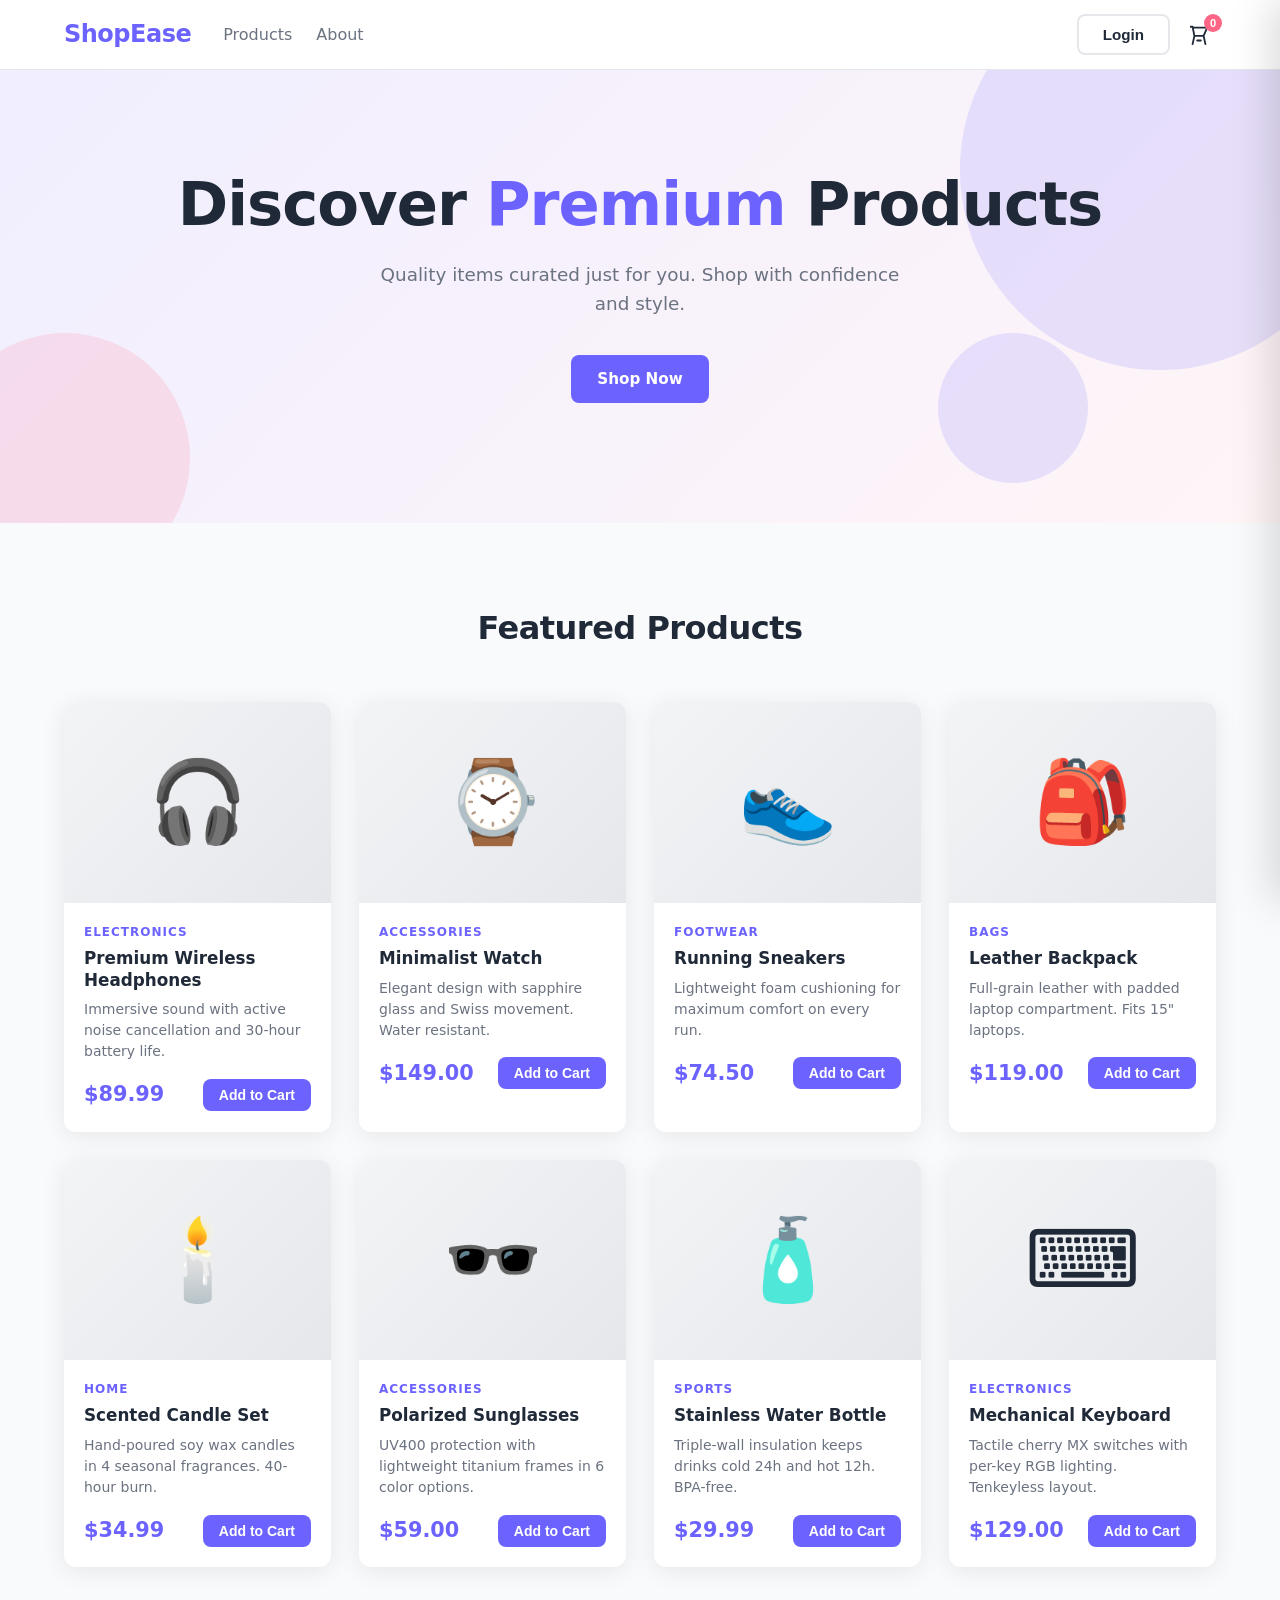
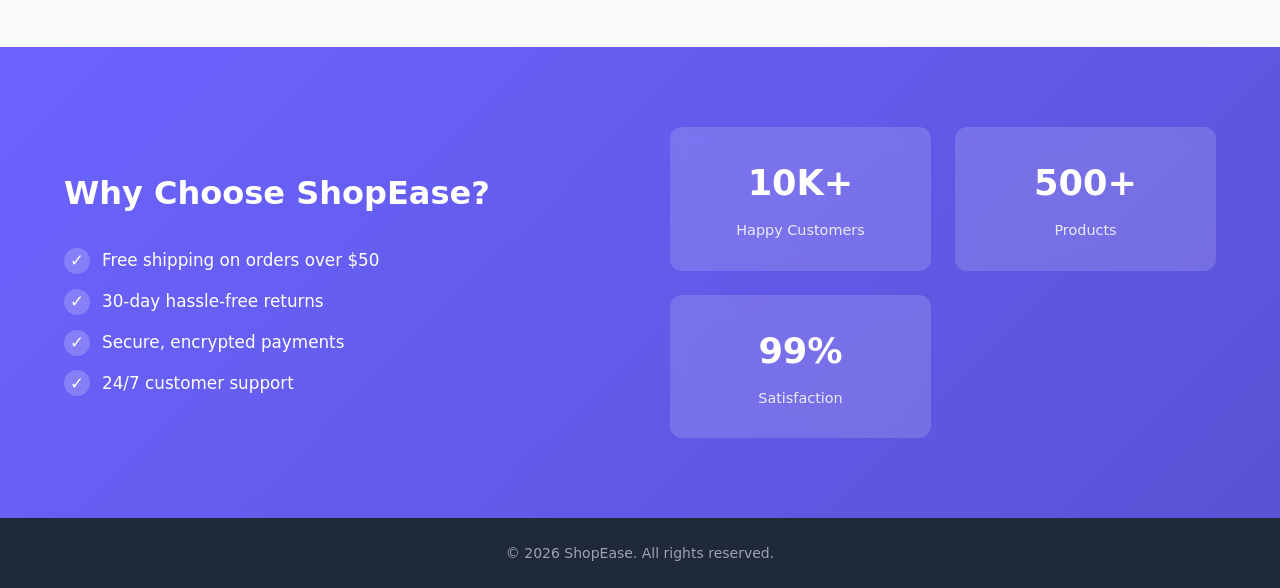
==== index.html @ 270ae3f8 "Add one-page e-commerce website with login and checkout - index.html: full single-page layout — hero" ====
<!DOCTYPE html>
<html lang="en">
<head>
  <meta charset="UTF-8" />
  <meta name="viewport" content="width=device-width, initial-scale=1.0" />
  <title>ShopEase — Modern E-Commerce</title>
  <link rel="stylesheet" href="style.css" />
</head>
<body>

  <!-- ===== NAVIGATION ===== -->
  <header class="header">
    <div class="container nav-container">
      <a href="#" class="logo">ShopEase</a>
      <nav class="nav-links">
        <a href="#products">Products</a>
        <a href="#about">About</a>
      </nav>
      <div class="nav-actions">
        <button class="btn btn-ghost" id="loginBtn">Login</button>
        <button class="cart-btn" id="cartBtn">
          <svg xmlns="http://www.w3.org/2000/svg" width="22" height="22" fill="none" viewBox="0 0 24 24" stroke="currentColor"><path stroke-linecap="round" stroke-linejoin="round" stroke-width="2" d="M3 3h2l.4 2M7 13h10l4-9H5.4M7 13L5.4 5M7 13l-2 9m12-9l2 9m-9-4h4"/></svg>
          <span class="cart-count" id="cartCount">0</span>
        </button>
      </div>
    </div>
  </header>

  <!-- ===== HERO ===== -->
  <section class="hero">
    <div class="container hero-content">
      <h1>Discover <span class="accent">Premium</span> Products</h1>
      <p>Quality items curated just for you. Shop with confidence and style.</p>
      <a href="#products" class="btn btn-primary">Shop Now</a>
    </div>
    <div class="hero-shapes">
      <div class="shape s1"></div>
      <div class="shape s2"></div>
      <div class="shape s3"></div>
    </div>
  </section>

  <!-- ===== PRODUCTS ===== -->
  <section class="products-section" id="products">
    <div class="container">
      <h2 class="section-title">Featured Products</h2>
      <div class="products-grid" id="productsGrid"></div>
    </div>
  </section>

  <!-- ===== ABOUT ===== -->
  <section class="about-section" id="about">
    <div class="container about-grid">
      <div class="about-text">
        <h2>Why Choose ShopEase?</h2>
        <ul class="features-list">
          <li><span class="icon">&#10003;</span> Free shipping on orders over $50</li>
          <li><span class="icon">&#10003;</span> 30-day hassle-free returns</li>
          <li><span class="icon">&#10003;</span> Secure, encrypted payments</li>
          <li><span class="icon">&#10003;</span> 24/7 customer support</li>
        </ul>
      </div>
      <div class="about-stats">
        <div class="stat"><span class="stat-num">10K+</span><span>Happy Customers</span></div>
        <div class="stat"><span class="stat-num">500+</span><span>Products</span></div>
        <div class="stat"><span class="stat-num">99%</span><span>Satisfaction</span></div>
      </div>
    </div>
  </section>

  <!-- ===== FOOTER ===== -->
  <footer class="footer">
    <div class="container">
      <p>&copy; 2026 ShopEase. All rights reserved.</p>
    </div>
  </footer>

  <!-- ===== LOGIN MODAL ===== -->
  <div class="modal-overlay" id="loginModal">
    <div class="modal">
      <button class="modal-close" id="closeLogin">&times;</button>
      <div class="modal-tabs">
        <button class="tab-btn active" data-tab="signin">Sign In</button>
        <button class="tab-btn" data-tab="signup">Sign Up</button>
      </div>

      <!-- Sign In -->
      <form class="tab-content active" id="signinForm" data-tab="signin">
        <h2>Welcome Back</h2>
        <p class="form-sub">Sign in to your account</p>
        <div class="form-group">
          <label>Email</label>
          <input type="email" id="signinEmail" placeholder="you@example.com" required />
        </div>
        <div class="form-group">
          <label>Password</label>
          <input type="password" id="signinPassword" placeholder="••••••••" required />
        </div>
        <div class="form-error" id="signinError"></div>
        <button type="submit" class="btn btn-primary btn-full">Sign In</button>
        <p class="form-hint">Demo: use any email &amp; password with 6+ chars</p>
      </form>

      <!-- Sign Up -->
      <form class="tab-content" id="signupForm" data-tab="signup">
        <h2>Create Account</h2>
        <p class="form-sub">Join ShopEase today</p>
        <div class="form-group">
          <label>Full Name</label>
          <input type="text" id="signupName" placeholder="John Doe" required />
        </div>
        <div class="form-group">
          <label>Email</label>
          <input type="email" id="signupEmail" placeholder="you@example.com" required />
        </div>
        <div class="form-group">
          <label>Password</label>
          <input type="password" id="signupPassword" placeholder="Min 6 characters" required />
        </div>
        <div class="form-error" id="signupError"></div>
        <button type="submit" class="btn btn-primary btn-full">Create Account</button>
      </form>
    </div>
  </div>

  <!-- ===== CART DRAWER ===== -->
  <div class="drawer-overlay" id="cartOverlay"></div>
  <aside class="cart-drawer" id="cartDrawer">
    <div class="cart-header">
      <h3>Your Cart</h3>
      <button class="modal-close" id="closeCart">&times;</button>
    </div>
    <div class="cart-items" id="cartItems">
      <div class="cart-empty" id="cartEmpty">
        <svg xmlns="http://www.w3.org/2000/svg" width="48" height="48" fill="none" viewBox="0 0 24 24" stroke="currentColor"><path stroke-linecap="round" stroke-linejoin="round" stroke-width="1.5" d="M3 3h2l.4 2M7 13h10l4-9H5.4M7 13L5.4 5M7 13l-2 9m12-9l2 9m-9-4h4"/></svg>
        <p>Your cart is empty</p>
      </div>
    </div>
    <div class="cart-footer" id="cartFooter" style="display:none;">
      <div class="cart-total">
        <span>Total</span>
        <span id="cartTotal">$0.00</span>
      </div>
      <button class="btn btn-primary btn-full" id="checkoutBtn">Proceed to Checkout</button>
    </div>
  </aside>

  <!-- ===== CHECKOUT MODAL ===== -->
  <div class="modal-overlay" id="checkoutModal">
    <div class="modal modal-wide">
      <button class="modal-close" id="closeCheckout">&times;</button>
      <div class="checkout-steps">
        <div class="step active" id="step1indicator"><span>1</span> Shipping</div>
        <div class="step-divider"></div>
        <div class="step" id="step2indicator"><span>2</span> Payment</div>
        <div class="step-divider"></div>
        <div class="step" id="step3indicator"><span>3</span> Review</div>
      </div>

      <!-- Step 1: Shipping -->
      <div class="checkout-step active" id="checkoutStep1">
        <h2>Shipping Information</h2>
        <form id="shippingForm">
          <div class="form-row">
            <div class="form-group">
              <label>First Name</label>
              <input type="text" id="firstName" placeholder="John" required />
            </div>
            <div class="form-group">
              <label>Last Name</label>
              <input type="text" id="lastName" placeholder="Doe" required />
            </div>
          </div>
          <div class="form-group">
            <label>Email</label>
            <input type="email" id="shippingEmail" placeholder="you@example.com" required />
          </div>
          <div class="form-group">
            <label>Address</label>
            <input type="text" id="address" placeholder="123 Main Street" required />
          </div>
          <div class="form-row">
            <div class="form-group">
              <label>City</label>
              <input type="text" id="city" placeholder="New York" required />
            </div>
            <div class="form-group">
              <label>ZIP Code</label>
              <input type="text" id="zip" placeholder="10001" required />
            </div>
          </div>
          <div class="form-group">
            <label>Country</label>
            <select id="country">
              <option>United States</option>
              <option>Canada</option>
              <option>United Kingdom</option>
              <option>Australia</option>
              <option>Germany</option>
            </select>
          </div>
          <button type="submit" class="btn btn-primary btn-full">Continue to Payment</button>
        </form>
      </div>

      <!-- Step 2: Payment -->
      <div class="checkout-step" id="checkoutStep2">
        <h2>Payment Details</h2>
        <form id="paymentForm">
          <div class="form-group">
            <label>Cardholder Name</label>
            <input type="text" id="cardName" placeholder="John Doe" required />
          </div>
          <div class="form-group">
            <label>Card Number</label>
            <input type="text" id="cardNumber" placeholder="1234 5678 9012 3456" maxlength="19" required />
          </div>
          <div class="form-row">
            <div class="form-group">
              <label>Expiry Date</label>
              <input type="text" id="cardExpiry" placeholder="MM/YY" maxlength="5" required />
            </div>
            <div class="form-group">
              <label>CVV</label>
              <input type="text" id="cardCvv" placeholder="123" maxlength="4" required />
            </div>
          </div>
          <div class="card-icons">
            <span class="card-icon visa">VISA</span>
            <span class="card-icon mc">MC</span>
            <span class="card-icon amex">AMEX</span>
          </div>
          <div class="form-error" id="paymentError"></div>
          <div class="btn-row">
            <button type="button" class="btn btn-ghost" id="backToShipping">Back</button>
            <button type="submit" class="btn btn-primary">Review Order</button>
          </div>
        </form>
      </div>

      <!-- Step 3: Review -->
      <div class="checkout-step" id="checkoutStep3">
        <h2>Order Review</h2>
        <div class="review-grid">
          <div>
            <h4>Shipping To</h4>
            <p id="reviewAddress"></p>
          </div>
          <div>
            <h4>Payment</h4>
            <p id="reviewCard"></p>
          </div>
        </div>
        <div class="review-items" id="reviewItems"></div>
        <div class="cart-total review-total">
          <span>Order Total</span>
          <span id="reviewTotal"></span>
        </div>
        <div class="btn-row">
          <button type="button" class="btn btn-ghost" id="backToPayment">Back</button>
          <button type="button" class="btn btn-success" id="placeOrderBtn">Place Order</button>
        </div>
      </div>
    </div>
  </div>

  <!-- ===== SUCCESS MODAL ===== -->
  <div class="modal-overlay" id="successModal">
    <div class="modal success-modal">
      <div class="success-icon">&#10003;</div>
      <h2>Order Placed!</h2>
      <p>Thank you for your purchase. You'll receive a confirmation email shortly.</p>
      <p class="order-id" id="orderId"></p>
      <button class="btn btn-primary" id="closeSuccess">Continue Shopping</button>
    </div>
  </div>

  <!-- ===== TOAST ===== -->
  <div class="toast" id="toast"></div>

  <script src="app.js"></script>
</body>
</html>
---- style.css ----
/* ===== RESET & BASE ===== */
*, *::before, *::after { box-sizing: border-box; margin: 0; padding: 0; }

:root {
  --primary: #6c63ff;
  --primary-dark: #5a52d5;
  --accent: #ff6584;
  --success: #22c55e;
  --bg: #f9fafb;
  --surface: #ffffff;
  --text: #1f2937;
  --text-muted: #6b7280;
  --border: #e5e7eb;
  --radius: 12px;
  --shadow: 0 4px 24px rgba(0,0,0,.08);
  --shadow-lg: 0 8px 40px rgba(0,0,0,.14);
}

html { scroll-behavior: smooth; }

body {
  font-family: 'Segoe UI', system-ui, -apple-system, sans-serif;
  background: var(--bg);
  color: var(--text);
  line-height: 1.6;
}

.container {
  max-width: 1200px;
  margin: 0 auto;
  padding: 0 24px;
}

/* ===== BUTTONS ===== */
.btn {
  display: inline-flex;
  align-items: center;
  justify-content: center;
  gap: 8px;
  padding: 10px 24px;
  border-radius: 8px;
  font-size: 0.95rem;
  font-weight: 600;
  cursor: pointer;
  border: 2px solid transparent;
  transition: all .2s;
  text-decoration: none;
}
.btn-primary {
  background: var(--primary);
  color: #fff;
}
.btn-primary:hover { background: var(--primary-dark); transform: translateY(-1px); box-shadow: 0 4px 16px rgba(108,99,255,.4); }
.btn-ghost {
  background: transparent;
  color: var(--text);
  border-color: var(--border);
}
.btn-ghost:hover { background: var(--border); }
.btn-success {
  background: var(--success);
  color: #fff;
  border: none;
}
.btn-success:hover { background: #16a34a; transform: translateY(-1px); }
.btn-full { width: 100%; }
.btn-row { display: flex; gap: 12px; margin-top: 20px; }
.btn-row .btn { flex: 1; }

/* ===== HEADER ===== */
.header {
  position: sticky;
  top: 0;
  z-index: 100;
  background: rgba(255,255,255,.9);
  backdrop-filter: blur(12px);
  border-bottom: 1px solid var(--border);
  padding: 14px 0;
}
.nav-container {
  display: flex;
  align-items: center;
  gap: 32px;
}
.logo {
  font-size: 1.5rem;
  font-weight: 800;
  color: var(--primary);
  text-decoration: none;
  letter-spacing: -0.5px;
}
.nav-links { display: flex; gap: 24px; margin-right: auto; }
.nav-links a {
  color: var(--text-muted);
  text-decoration: none;
  font-weight: 500;
  transition: color .2s;
}
.nav-links a:hover { color: var(--primary); }
.nav-actions { display: flex; align-items: center; gap: 12px; }

.cart-btn {
  position: relative;
  background: none;
  border: none;
  cursor: pointer;
  color: var(--text);
  padding: 6px;
  display: flex;
  align-items: center;
  transition: color .2s;
}
.cart-btn:hover { color: var(--primary); }
.cart-count {
  position: absolute;
  top: -4px; right: -6px;
  background: var(--accent);
  color: #fff;
  font-size: 0.7rem;
  font-weight: 700;
  width: 18px; height: 18px;
  border-radius: 50%;
  display: flex; align-items: center; justify-content: center;
}

/* ===== HERO ===== */
.hero {
  position: relative;
  overflow: hidden;
  background: linear-gradient(135deg, #f0eeff 0%, #fff5f7 100%);
  padding: 100px 0 120px;
  text-align: center;
}
.hero-content { position: relative; z-index: 2; }
.hero h1 {
  font-size: clamp(2.2rem, 5vw, 3.8rem);
  font-weight: 800;
  line-height: 1.15;
  margin-bottom: 20px;
  letter-spacing: -1px;
}
.accent { color: var(--primary); }
.hero p {
  font-size: 1.15rem;
  color: var(--text-muted);
  max-width: 520px;
  margin: 0 auto 36px;
}

/* Hero decorative shapes */
.hero-shapes { position: absolute; inset: 0; pointer-events: none; }
.shape {
  position: absolute;
  border-radius: 50%;
  opacity: 0.15;
}
.s1 { width: 400px; height: 400px; background: var(--primary); top: -100px; right: -80px; }
.s2 { width: 250px; height: 250px; background: var(--accent); bottom: -60px; left: -60px; }
.s3 { width: 150px; height: 150px; background: var(--primary); bottom: 40px; right: 15%; }

/* ===== PRODUCTS ===== */
.products-section { padding: 80px 0; }
.section-title {
  font-size: 2rem;
  font-weight: 800;
  margin-bottom: 48px;
  text-align: center;
  letter-spacing: -0.5px;
}
.products-grid {
  display: grid;
  grid-template-columns: repeat(auto-fill, minmax(260px, 1fr));
  gap: 28px;
}

/* Product Card */
.product-card {
  background: var(--surface);
  border-radius: var(--radius);
  overflow: hidden;
  box-shadow: var(--shadow);
  transition: transform .25s, box-shadow .25s;
}
.product-card:hover { transform: translateY(-6px); box-shadow: var(--shadow-lg); }
.product-img {
  width: 100%;
  aspect-ratio: 4/3;
  display: flex;
  align-items: center;
  justify-content: center;
  font-size: 5rem;
  background: linear-gradient(135deg, #f3f4f6, #e5e7eb);
}
.product-body { padding: 20px; }
.product-category {
  font-size: 0.75rem;
  font-weight: 600;
  color: var(--primary);
  text-transform: uppercase;
  letter-spacing: 1px;
  margin-bottom: 6px;
}
.product-name {
  font-size: 1.05rem;
  font-weight: 700;
  margin-bottom: 8px;
  line-height: 1.3;
}
.product-desc {
  font-size: 0.875rem;
  color: var(--text-muted);
  margin-bottom: 16px;
  line-height: 1.5;
}
.product-footer {
  display: flex;
  align-items: center;
  justify-content: space-between;
  gap: 12px;
}
.product-price {
  font-size: 1.3rem;
  font-weight: 800;
  color: var(--primary);
}
.add-to-cart {
  background: var(--primary);
  color: #fff;
  border: none;
  border-radius: 8px;
  padding: 8px 16px;
  font-size: 0.875rem;
  font-weight: 600;
  cursor: pointer;
  transition: all .2s;
}
.add-to-cart:hover { background: var(--primary-dark); transform: scale(1.04); }

/* ===== ABOUT ===== */
.about-section {
  background: linear-gradient(135deg, #6c63ff, #5a52d5);
  color: #fff;
  padding: 80px 0;
}
.about-grid {
  display: grid;
  grid-template-columns: 1fr 1fr;
  gap: 60px;
  align-items: center;
}
.about-text h2 { font-size: 2rem; font-weight: 800; margin-bottom: 28px; }
.features-list { list-style: none; display: flex; flex-direction: column; gap: 14px; }
.features-list li { display: flex; align-items: center; gap: 12px; font-size: 1.05rem; }
.icon {
  width: 26px; height: 26px;
  background: rgba(255,255,255,.2);
  border-radius: 50%;
  display: flex; align-items: center; justify-content: center;
  font-weight: 700;
  flex-shrink: 0;
}
.about-stats { display: grid; grid-template-columns: 1fr 1fr; gap: 24px; }
.stat {
  background: rgba(255,255,255,.15);
  border-radius: var(--radius);
  padding: 28px;
  text-align: center;
  display: flex;
  flex-direction: column;
  gap: 8px;
  backdrop-filter: blur(8px);
}
.stat-num { font-size: 2.2rem; font-weight: 800; }
.stat span:last-child { font-size: 0.9rem; opacity: 0.85; }

/* ===== FOOTER ===== */
.footer {
  background: var(--text);
  color: #9ca3af;
  text-align: center;
  padding: 24px 0;
  font-size: 0.875rem;
}

/* ===== MODAL ===== */
.modal-overlay {
  display: none;
  position: fixed;
  inset: 0;
  background: rgba(0,0,0,.55);
  z-index: 200;
  align-items: center;
  justify-content: center;
  backdrop-filter: blur(4px);
  animation: fadeIn .2s;
}
.modal-overlay.open { display: flex; }

@keyframes fadeIn { from { opacity: 0; } to { opacity: 1; } }
@keyframes slideUp { from { transform: translateY(30px); opacity: 0; } to { transform: translateY(0); opacity: 1; } }

.modal {
  background: var(--surface);
  border-radius: 20px;
  padding: 40px;
  width: 100%;
  max-width: 460px;
  position: relative;
  animation: slideUp .25s;
  max-height: 90vh;
  overflow-y: auto;
}
.modal-wide { max-width: 640px; }

.modal-close {
  position: absolute;
  top: 16px; right: 20px;
  background: none;
  border: none;
  font-size: 1.8rem;
  cursor: pointer;
  color: var(--text-muted);
  line-height: 1;
  transition: color .2s;
}
.modal-close:hover { color: var(--text); }

/* Modal Tabs */
.modal-tabs {
  display: flex;
  border-bottom: 2px solid var(--border);
  margin-bottom: 28px;
}
.tab-btn {
  flex: 1;
  background: none;
  border: none;
  padding: 12px;
  font-size: 0.95rem;
  font-weight: 600;
  color: var(--text-muted);
  cursor: pointer;
  border-bottom: 2px solid transparent;
  margin-bottom: -2px;
  transition: all .2s;
}
.tab-btn.active { color: var(--primary); border-bottom-color: var(--primary); }

/* Tab Content */
.tab-content { display: none; }
.tab-content.active { display: block; }

.modal h2 { font-size: 1.6rem; font-weight: 800; margin-bottom: 6px; }
.form-sub { color: var(--text-muted); margin-bottom: 24px; font-size: 0.9rem; }

/* Form Elements */
.form-group { margin-bottom: 18px; }
.form-group label {
  display: block;
  font-size: 0.875rem;
  font-weight: 600;
  color: var(--text-muted);
  margin-bottom: 6px;
}
.form-group input,
.form-group select {
  width: 100%;
  padding: 12px 14px;
  border: 1.5px solid var(--border);
  border-radius: 8px;
  font-size: 0.95rem;
  transition: border-color .2s, box-shadow .2s;
  background: var(--surface);
  color: var(--text);
}
.form-group input:focus,
.form-group select:focus {
  outline: none;
  border-color: var(--primary);
  box-shadow: 0 0 0 3px rgba(108,99,255,.15);
}
.form-row { display: grid; grid-template-columns: 1fr 1fr; gap: 16px; }
.form-error {
  color: #ef4444;
  font-size: 0.85rem;
  margin-bottom: 12px;
  min-height: 20px;
}
.form-hint {
  text-align: center;
  font-size: 0.8rem;
  color: var(--text-muted);
  margin-top: 14px;
}

/* ===== CART DRAWER ===== */
.drawer-overlay {
  display: none;
  position: fixed;
  inset: 0;
  background: rgba(0,0,0,.4);
  z-index: 150;
}
.drawer-overlay.open { display: block; }
.cart-drawer {
  position: fixed;
  top: 0; right: 0;
  height: 100%;
  width: 100%;
  max-width: 420px;
  background: var(--surface);
  z-index: 151;
  display: flex;
  flex-direction: column;
  transform: translateX(100%);
  transition: transform .3s cubic-bezier(.4,0,.2,1);
  box-shadow: -8px 0 40px rgba(0,0,0,.15);
}
.cart-drawer.open { transform: translateX(0); }
.cart-header {
  display: flex;
  align-items: center;
  justify-content: space-between;
  padding: 24px 24px 20px;
  border-bottom: 1px solid var(--border);
}
.cart-header h3 { font-size: 1.3rem; font-weight: 800; }
.cart-items { flex: 1; overflow-y: auto; padding: 16px 24px; }
.cart-empty {
  display: flex;
  flex-direction: column;
  align-items: center;
  justify-content: center;
  height: 100%;
  color: var(--text-muted);
  gap: 12px;
  padding: 60px 0;
}
.cart-item {
  display: flex;
  align-items: center;
  gap: 14px;
  padding: 14px 0;
  border-bottom: 1px solid var(--border);
  animation: slideUp .2s;
}
.cart-item-emoji { font-size: 2.5rem; }
.cart-item-info { flex: 1; }
.cart-item-name { font-weight: 700; font-size: 0.95rem; }
.cart-item-price { font-size: 0.875rem; color: var(--primary); font-weight: 600; margin-top: 2px; }
.cart-item-controls { display: flex; align-items: center; gap: 8px; }
.qty-btn {
  width: 28px; height: 28px;
  border-radius: 6px;
  border: 1.5px solid var(--border);
  background: none;
  font-size: 1.1rem;
  cursor: pointer;
  display: flex; align-items: center; justify-content: center;
  transition: all .2s;
}
.qty-btn:hover { background: var(--border); }
.qty-num { font-weight: 700; min-width: 20px; text-align: center; }
.cart-footer {
  padding: 20px 24px;
  border-top: 1px solid var(--border);
}
.cart-total {
  display: flex;
  justify-content: space-between;
  align-items: center;
  font-size: 1.05rem;
  font-weight: 700;
  margin-bottom: 16px;
}

/* ===== CHECKOUT STEPS ===== */
.checkout-steps {
  display: flex;
  align-items: center;
  margin-bottom: 32px;
}
.step {
  display: flex;
  align-items: center;
  gap: 8px;
  font-size: 0.875rem;
  font-weight: 600;
  color: var(--text-muted);
}
.step.active { color: var(--primary); }
.step.done { color: var(--success); }
.step span {
  width: 28px; height: 28px;
  border-radius: 50%;
  background: var(--border);
  display: flex; align-items: center; justify-content: center;
  font-size: 0.8rem;
  font-weight: 700;
}
.step.active span { background: var(--primary); color: #fff; }
.step.done span { background: var(--success); color: #fff; }
.step-divider { flex: 1; height: 2px; background: var(--border); margin: 0 12px; }
.checkout-step { display: none; }
.checkout-step.active { display: block; }

.checkout-step h2 { font-size: 1.5rem; font-weight: 800; margin-bottom: 24px; }

/* Card icons */
.card-icons { display: flex; gap: 8px; margin: 16px 0; }
.card-icon {
  padding: 4px 10px;
  border-radius: 4px;
  font-size: 0.7rem;
  font-weight: 800;
  letter-spacing: 0.5px;
}
.visa { background: #1a1f71; color: #fff; }
.mc { background: #eb001b; color: #fff; }
.amex { background: #007bc1; color: #fff; }

/* Review */
.review-grid {
  display: grid;
  grid-template-columns: 1fr 1fr;
  gap: 20px;
  background: var(--bg);
  border-radius: var(--radius);
  padding: 20px;
  margin-bottom: 24px;
}
.review-grid h4 { font-size: 0.8rem; text-transform: uppercase; letter-spacing: 1px; color: var(--text-muted); margin-bottom: 6px; }
.review-grid p { font-weight: 600; font-size: 0.95rem; }
.review-items { margin-bottom: 20px; }
.review-item {
  display: flex;
  justify-content: space-between;
  padding: 10px 0;
  border-bottom: 1px solid var(--border);
  font-size: 0.9rem;
}
.review-total { font-size: 1.15rem; margin-top: 16px; }

/* ===== SUCCESS ===== */
.success-modal { text-align: center; }
.success-icon {
  width: 72px; height: 72px;
  background: var(--success);
  color: #fff;
  border-radius: 50%;
  font-size: 2.5rem;
  display: flex; align-items: center; justify-content: center;
  margin: 0 auto 20px;
  font-weight: 700;
}
.success-modal h2 { font-size: 1.8rem; margin-bottom: 12px; }
.success-modal p { color: var(--text-muted); margin-bottom: 8px; }
.order-id { font-weight: 700; color: var(--primary); font-size: 1rem; margin-bottom: 24px !important; }

/* ===== TOAST ===== */
.toast {
  position: fixed;
  bottom: 28px; right: 28px;
  background: var(--text);
  color: #fff;
  padding: 14px 22px;
  border-radius: 10px;
  font-size: 0.9rem;
  font-weight: 600;
  z-index: 999;
  transform: translateY(100px);
  opacity: 0;
  transition: all .3s cubic-bezier(.4,0,.2,1);
  pointer-events: none;
  box-shadow: var(--shadow-lg);
}
.toast.show { transform: translateY(0); opacity: 1; }

/* ===== RESPONSIVE ===== */
@media (max-width: 768px) {
  .about-grid { grid-template-columns: 1fr; gap: 40px; }
  .about-stats { grid-template-columns: repeat(3, 1fr); }
  .form-row { grid-template-columns: 1fr; }
  .review-grid { grid-template-columns: 1fr; }
  .nav-links { display: none; }
  .modal { padding: 28px 20px; }
  .hero { padding: 70px 0 90px; }
}
@media (max-width: 480px) {
  .about-stats { grid-template-columns: 1fr 1fr; }
}
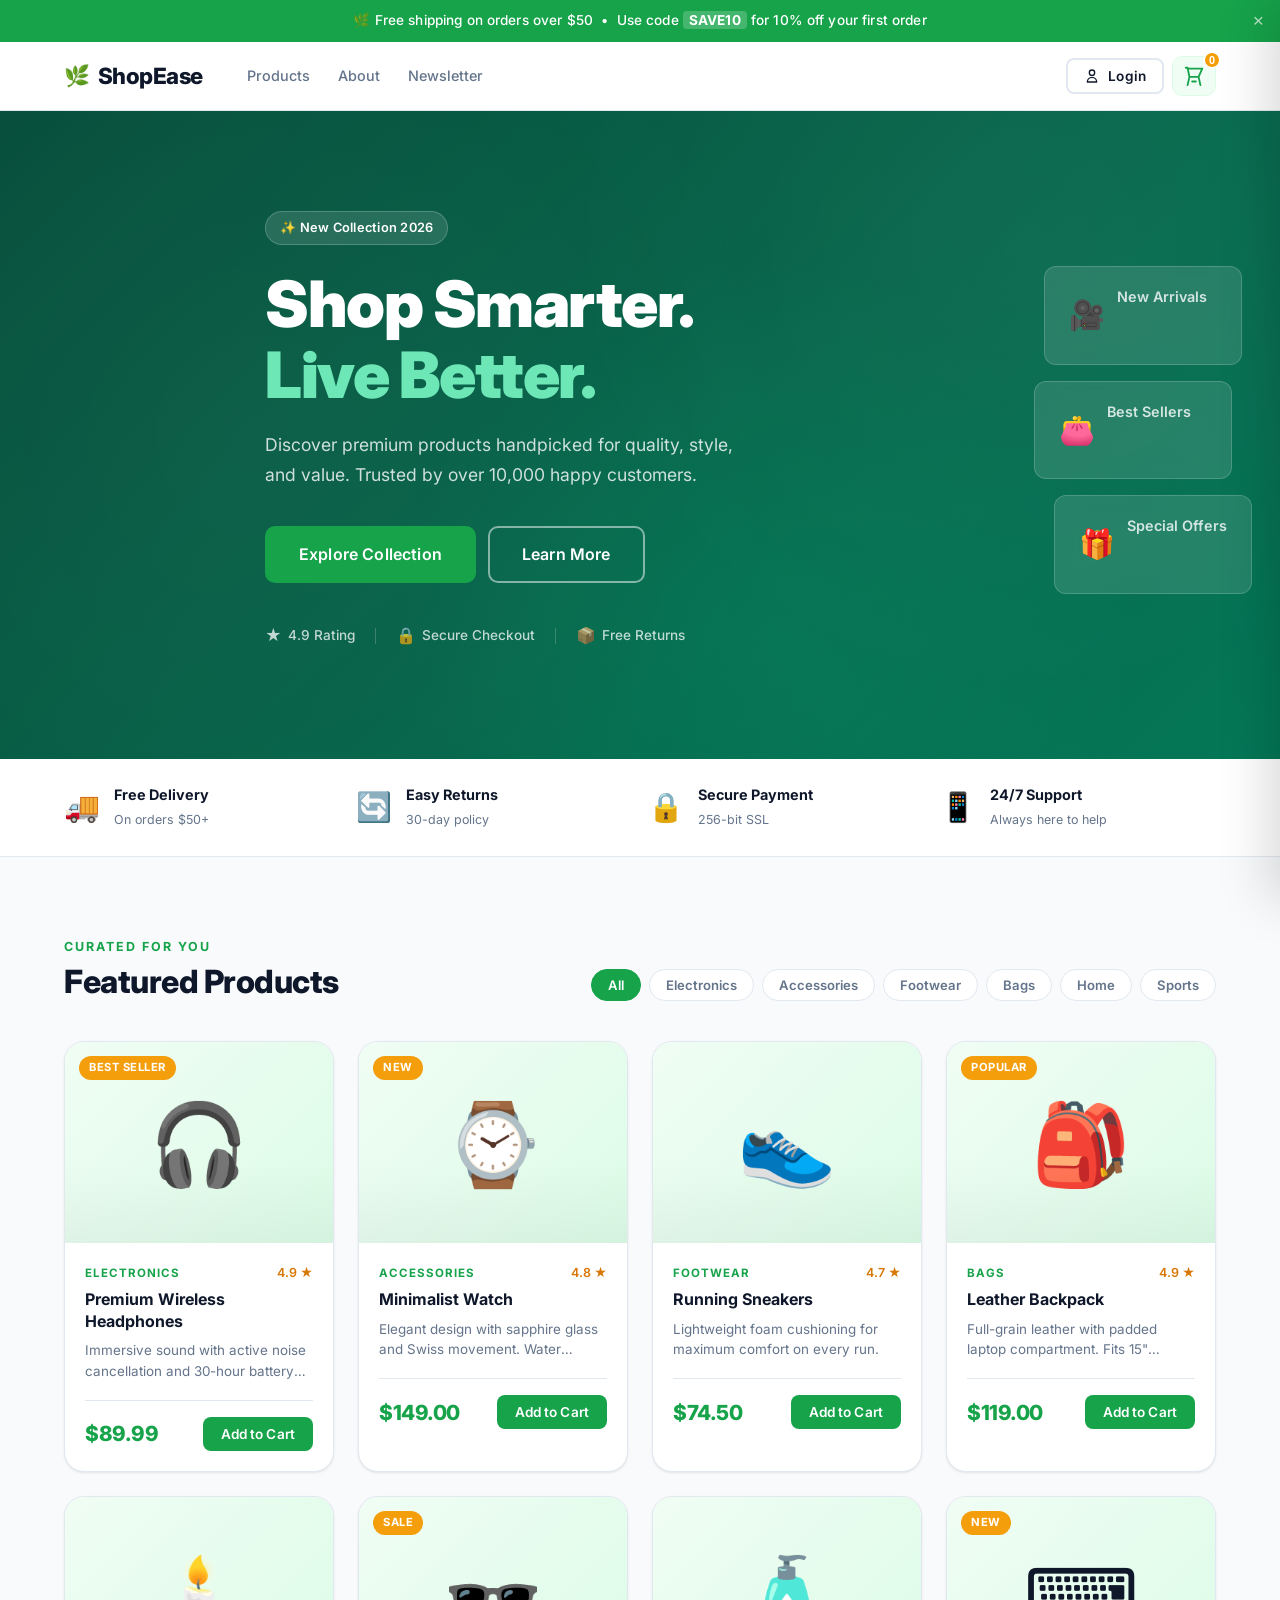
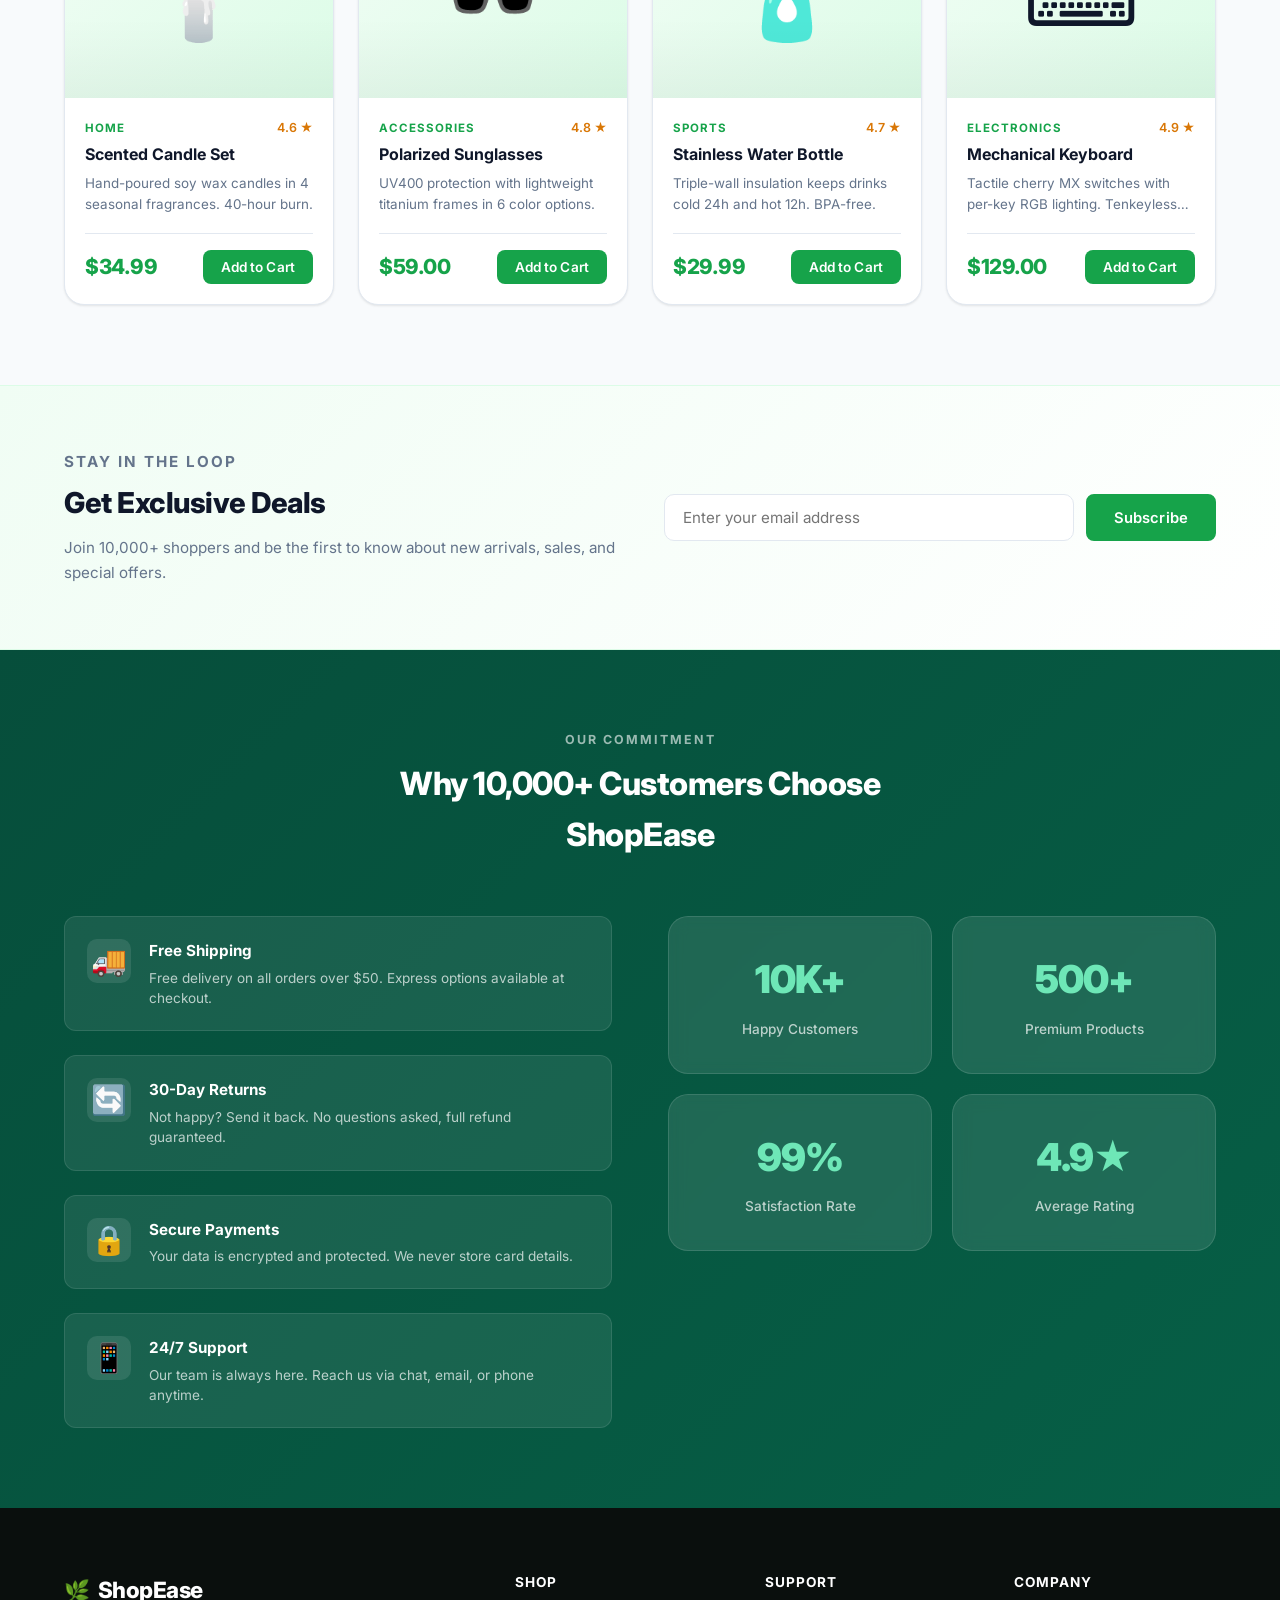
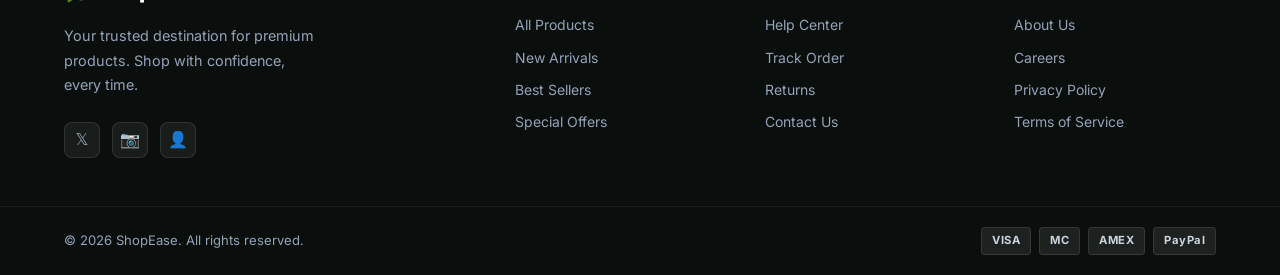
==== commit 6f8baf7c: "Redesign with professional green theme - Replace purple/blue palette with emerald green (#16a34a) + " ====
--- a/index.html
+++ b/index.html
@@ -3,22 +3,38 @@
 <head>
   <meta charset="UTF-8" />
   <meta name="viewport" content="width=device-width, initial-scale=1.0" />
-  <title>ShopEase — Modern E-Commerce</title>
+  <title>ShopEase — Premium E-Commerce</title>
+  <link rel="preconnect" href="https://fonts.googleapis.com" />
+  <link rel="preconnect" href="https://fonts.gstatic.com" crossorigin />
+  <link href="https://fonts.googleapis.com/css2?family=Inter:wght@400;500;600;700;800;900&display=swap" rel="stylesheet" />
   <link rel="stylesheet" href="style.css" />
 </head>
 <body>
 
+  <!-- ===== PROMO BANNER ===== -->
+  <div class="promo-bar">
+    <span>&#127807; Free shipping on orders over $50 &nbsp;&bull;&nbsp; Use code <strong>SAVE10</strong> for 10% off your first order</span>
+    <button class="promo-close" id="promoClose">&times;</button>
+  </div>
+
   <!-- ===== NAVIGATION ===== -->
-  <header class="header">
+  <header class="header" id="header">
     <div class="container nav-container">
-      <a href="#" class="logo">ShopEase</a>
+      <a href="#" class="logo">
+        <span class="logo-icon">&#127807;</span>
+        ShopEase
+      </a>
       <nav class="nav-links">
         <a href="#products">Products</a>
         <a href="#about">About</a>
+        <a href="#newsletter">Newsletter</a>
       </nav>
       <div class="nav-actions">
-        <button class="btn btn-ghost" id="loginBtn">Login</button>
-        <button class="cart-btn" id="cartBtn">
+        <button class="btn btn-ghost btn-sm" id="loginBtn">
+          <svg xmlns="http://www.w3.org/2000/svg" width="16" height="16" fill="none" viewBox="0 0 24 24" stroke="currentColor"><path stroke-linecap="round" stroke-linejoin="round" stroke-width="2" d="M16 7a4 4 0 11-8 0 4 4 0 018 0zM12 14a7 7 0 00-7 7h14a7 7 0 00-7-7z"/></svg>
+          Login
+        </button>
+        <button class="cart-btn" id="cartBtn" aria-label="Open cart">
           <svg xmlns="http://www.w3.org/2000/svg" width="22" height="22" fill="none" viewBox="0 0 24 24" stroke="currentColor"><path stroke-linecap="round" stroke-linejoin="round" stroke-width="2" d="M3 3h2l.4 2M7 13h10l4-9H5.4M7 13L5.4 5M7 13l-2 9m12-9l2 9m-9-4h4"/></svg>
           <span class="cart-count" id="cartCount">0</span>
         </button>
@@ -28,50 +44,181 @@
 
   <!-- ===== HERO ===== -->
   <section class="hero">
+    <div class="hero-bg-pattern"></div>
     <div class="container hero-content">
-      <h1>Discover <span class="accent">Premium</span> Products</h1>
-      <p>Quality items curated just for you. Shop with confidence and style.</p>
-      <a href="#products" class="btn btn-primary">Shop Now</a>
-    </div>
-    <div class="hero-shapes">
-      <div class="shape s1"></div>
-      <div class="shape s2"></div>
-      <div class="shape s3"></div>
+      <div class="hero-badge">&#10024; New Collection 2026</div>
+      <h1>Shop Smarter.<br><span class="accent">Live Better.</span></h1>
+      <p>Discover premium products handpicked for quality, style, and value. Trusted by over 10,000 happy customers.</p>
+      <div class="hero-cta">
+        <a href="#products" class="btn btn-primary btn-lg">Explore Collection</a>
+        <a href="#about" class="btn btn-outline btn-lg">Learn More</a>
+      </div>
+      <div class="hero-trust">
+        <div class="trust-item"><span class="trust-icon">&#9733;</span> 4.9 Rating</div>
+        <div class="trust-divider"></div>
+        <div class="trust-item"><span class="trust-icon">&#128274;</span> Secure Checkout</div>
+        <div class="trust-divider"></div>
+        <div class="trust-item"><span class="trust-icon">&#128230;</span> Free Returns</div>
+      </div>
+    </div>
+    <div class="hero-visual">
+      <div class="hero-card hc1"><span>&#127909;</span><p>New Arrivals</p></div>
+      <div class="hero-card hc2"><span>&#128091;</span><p>Best Sellers</p></div>
+      <div class="hero-card hc3"><span>&#127873;</span><p>Special Offers</p></div>
     </div>
   </section>
+
+  <!-- ===== TRUST BAR ===== -->
+  <div class="trust-bar">
+    <div class="container trust-bar-inner">
+      <div class="trust-feat"><span>&#128666;</span><div><strong>Free Delivery</strong><small>On orders $50+</small></div></div>
+      <div class="trust-feat"><span>&#128260;</span><div><strong>Easy Returns</strong><small>30-day policy</small></div></div>
+      <div class="trust-feat"><span>&#128274;</span><div><strong>Secure Payment</strong><small>256-bit SSL</small></div></div>
+      <div class="trust-feat"><span>&#128241;</span><div><strong>24/7 Support</strong><small>Always here to help</small></div></div>
+    </div>
+  </div>
 
   <!-- ===== PRODUCTS ===== -->
   <section class="products-section" id="products">
     <div class="container">
-      <h2 class="section-title">Featured Products</h2>
+      <div class="section-header">
+        <div>
+          <p class="section-label">Curated for you</p>
+          <h2 class="section-title">Featured Products</h2>
+        </div>
+        <div class="category-filters" id="categoryFilters">
+          <button class="filter-btn active" data-cat="All">All</button>
+          <button class="filter-btn" data-cat="Electronics">Electronics</button>
+          <button class="filter-btn" data-cat="Accessories">Accessories</button>
+          <button class="filter-btn" data-cat="Footwear">Footwear</button>
+          <button class="filter-btn" data-cat="Bags">Bags</button>
+          <button class="filter-btn" data-cat="Home">Home</button>
+          <button class="filter-btn" data-cat="Sports">Sports</button>
+        </div>
+      </div>
       <div class="products-grid" id="productsGrid"></div>
+    </div>
+  </section>
+
+  <!-- ===== NEWSLETTER ===== -->
+  <section class="newsletter-section" id="newsletter">
+    <div class="container newsletter-inner">
+      <div class="newsletter-text">
+        <p class="section-label">Stay in the loop</p>
+        <h2>Get Exclusive Deals</h2>
+        <p>Join 10,000+ shoppers and be the first to know about new arrivals, sales, and special offers.</p>
+      </div>
+      <form class="newsletter-form" id="newsletterForm">
+        <input type="email" placeholder="Enter your email address" required />
+        <button type="submit" class="btn btn-primary">Subscribe</button>
+      </form>
     </div>
   </section>
 
   <!-- ===== ABOUT ===== -->
   <section class="about-section" id="about">
-    <div class="container about-grid">
-      <div class="about-text">
-        <h2>Why Choose ShopEase?</h2>
-        <ul class="features-list">
-          <li><span class="icon">&#10003;</span> Free shipping on orders over $50</li>
-          <li><span class="icon">&#10003;</span> 30-day hassle-free returns</li>
-          <li><span class="icon">&#10003;</span> Secure, encrypted payments</li>
-          <li><span class="icon">&#10003;</span> 24/7 customer support</li>
-        </ul>
-      </div>
-      <div class="about-stats">
-        <div class="stat"><span class="stat-num">10K+</span><span>Happy Customers</span></div>
-        <div class="stat"><span class="stat-num">500+</span><span>Products</span></div>
-        <div class="stat"><span class="stat-num">99%</span><span>Satisfaction</span></div>
+    <div class="container">
+      <div class="about-top">
+        <p class="section-label light">Our commitment</p>
+        <h2>Why 10,000+ Customers Choose ShopEase</h2>
+      </div>
+      <div class="about-grid">
+        <div class="about-features">
+          <div class="feature-card">
+            <div class="feature-icon">&#128666;</div>
+            <div>
+              <h4>Free Shipping</h4>
+              <p>Free delivery on all orders over $50. Express options available at checkout.</p>
+            </div>
+          </div>
+          <div class="feature-card">
+            <div class="feature-icon">&#128260;</div>
+            <div>
+              <h4>30-Day Returns</h4>
+              <p>Not happy? Send it back. No questions asked, full refund guaranteed.</p>
+            </div>
+          </div>
+          <div class="feature-card">
+            <div class="feature-icon">&#128274;</div>
+            <div>
+              <h4>Secure Payments</h4>
+              <p>Your data is encrypted and protected. We never store card details.</p>
+            </div>
+          </div>
+          <div class="feature-card">
+            <div class="feature-icon">&#128241;</div>
+            <div>
+              <h4>24/7 Support</h4>
+              <p>Our team is always here. Reach us via chat, email, or phone anytime.</p>
+            </div>
+          </div>
+        </div>
+        <div class="about-stats">
+          <div class="stat">
+            <span class="stat-num">10K+</span>
+            <span class="stat-label">Happy Customers</span>
+          </div>
+          <div class="stat">
+            <span class="stat-num">500+</span>
+            <span class="stat-label">Premium Products</span>
+          </div>
+          <div class="stat">
+            <span class="stat-num">99%</span>
+            <span class="stat-label">Satisfaction Rate</span>
+          </div>
+          <div class="stat">
+            <span class="stat-num">4.9&#9733;</span>
+            <span class="stat-label">Average Rating</span>
+          </div>
+        </div>
       </div>
     </div>
   </section>
 
   <!-- ===== FOOTER ===== -->
   <footer class="footer">
-    <div class="container">
-      <p>&copy; 2026 ShopEase. All rights reserved.</p>
+    <div class="container footer-grid">
+      <div class="footer-brand">
+        <a href="#" class="logo logo-light"><span class="logo-icon">&#127807;</span> ShopEase</a>
+        <p>Your trusted destination for premium products. Shop with confidence, every time.</p>
+        <div class="social-links">
+          <a href="#" aria-label="Twitter">&#120143;</a>
+          <a href="#" aria-label="Instagram">&#128247;</a>
+          <a href="#" aria-label="Facebook">&#128100;</a>
+        </div>
+      </div>
+      <div class="footer-col">
+        <h5>Shop</h5>
+        <a href="#products">All Products</a>
+        <a href="#products">New Arrivals</a>
+        <a href="#products">Best Sellers</a>
+        <a href="#products">Special Offers</a>
+      </div>
+      <div class="footer-col">
+        <h5>Support</h5>
+        <a href="#">Help Center</a>
+        <a href="#">Track Order</a>
+        <a href="#">Returns</a>
+        <a href="#">Contact Us</a>
+      </div>
+      <div class="footer-col">
+        <h5>Company</h5>
+        <a href="#about">About Us</a>
+        <a href="#">Careers</a>
+        <a href="#">Privacy Policy</a>
+        <a href="#">Terms of Service</a>
+      </div>
+    </div>
+    <div class="footer-bottom">
+      <div class="container footer-bottom-inner">
+        <p>&copy; 2026 ShopEase. All rights reserved.</p>
+        <div class="payment-badges">
+          <span class="pay-badge">VISA</span>
+          <span class="pay-badge">MC</span>
+          <span class="pay-badge">AMEX</span>
+          <span class="pay-badge">PayPal</span>
+        </div>
+      </div>
     </div>
   </footer>
 
@@ -79,6 +226,10 @@
   <div class="modal-overlay" id="loginModal">
     <div class="modal">
       <button class="modal-close" id="closeLogin">&times;</button>
+      <div class="modal-brand">
+        <span class="logo-icon">&#127807;</span>
+        <span>ShopEase</span>
+      </div>
       <div class="modal-tabs">
         <button class="tab-btn active" data-tab="signin">Sign In</button>
         <button class="tab-btn" data-tab="signup">Sign Up</button>
@@ -87,9 +238,9 @@
       <!-- Sign In -->
       <form class="tab-content active" id="signinForm" data-tab="signin">
         <h2>Welcome Back</h2>
-        <p class="form-sub">Sign in to your account</p>
+        <p class="form-sub">Sign in to continue shopping</p>
         <div class="form-group">
-          <label>Email</label>
+          <label>Email Address</label>
           <input type="email" id="signinEmail" placeholder="you@example.com" required />
         </div>
         <div class="form-group">
@@ -98,24 +249,24 @@
         </div>
         <div class="form-error" id="signinError"></div>
         <button type="submit" class="btn btn-primary btn-full">Sign In</button>
-        <p class="form-hint">Demo: use any email &amp; password with 6+ chars</p>
+        <p class="form-hint">Demo: any email &amp; password with 6+ characters</p>
       </form>
 
       <!-- Sign Up -->
       <form class="tab-content" id="signupForm" data-tab="signup">
         <h2>Create Account</h2>
-        <p class="form-sub">Join ShopEase today</p>
+        <p class="form-sub">Join ShopEase and start saving</p>
         <div class="form-group">
           <label>Full Name</label>
           <input type="text" id="signupName" placeholder="John Doe" required />
         </div>
         <div class="form-group">
-          <label>Email</label>
+          <label>Email Address</label>
           <input type="email" id="signupEmail" placeholder="you@example.com" required />
         </div>
         <div class="form-group">
           <label>Password</label>
-          <input type="password" id="signupPassword" placeholder="Min 6 characters" required />
+          <input type="password" id="signupPassword" placeholder="Minimum 6 characters" required />
         </div>
         <div class="form-error" id="signupError"></div>
         <button type="submit" class="btn btn-primary btn-full">Create Account</button>
@@ -127,21 +278,24 @@
   <div class="drawer-overlay" id="cartOverlay"></div>
   <aside class="cart-drawer" id="cartDrawer">
     <div class="cart-header">
-      <h3>Your Cart</h3>
+      <h3>Your Cart <span class="cart-header-count" id="cartHeaderCount"></span></h3>
       <button class="modal-close" id="closeCart">&times;</button>
     </div>
     <div class="cart-items" id="cartItems">
       <div class="cart-empty" id="cartEmpty">
-        <svg xmlns="http://www.w3.org/2000/svg" width="48" height="48" fill="none" viewBox="0 0 24 24" stroke="currentColor"><path stroke-linecap="round" stroke-linejoin="round" stroke-width="1.5" d="M3 3h2l.4 2M7 13h10l4-9H5.4M7 13L5.4 5M7 13l-2 9m12-9l2 9m-9-4h4"/></svg>
+        <svg xmlns="http://www.w3.org/2000/svg" width="52" height="52" fill="none" viewBox="0 0 24 24" stroke="currentColor" stroke-width="1"><path stroke-linecap="round" stroke-linejoin="round" d="M3 3h2l.4 2M7 13h10l4-9H5.4M7 13L5.4 5M7 13l-2 9m12-9l2 9m-9-4h4"/></svg>
         <p>Your cart is empty</p>
+        <small>Add some products to get started</small>
       </div>
     </div>
     <div class="cart-footer" id="cartFooter" style="display:none;">
-      <div class="cart-total">
-        <span>Total</span>
+      <div class="cart-subtotal">
+        <span>Subtotal</span>
         <span id="cartTotal">$0.00</span>
       </div>
-      <button class="btn btn-primary btn-full" id="checkoutBtn">Proceed to Checkout</button>
+      <p class="cart-shipping-note">&#10003; Free shipping on this order</p>
+      <button class="btn btn-primary btn-full" id="checkoutBtn">Proceed to Checkout &rarr;</button>
+      <button class="btn btn-ghost btn-full btn-sm" onclick="document.getElementById('closeCart').click()">Continue Shopping</button>
     </div>
   </aside>
 
@@ -172,11 +326,11 @@
             </div>
           </div>
           <div class="form-group">
-            <label>Email</label>
+            <label>Email Address</label>
             <input type="email" id="shippingEmail" placeholder="you@example.com" required />
           </div>
           <div class="form-group">
-            <label>Address</label>
+            <label>Street Address</label>
             <input type="text" id="address" placeholder="123 Main Street" required />
           </div>
           <div class="form-row">
@@ -199,7 +353,17 @@
               <option>Germany</option>
             </select>
           </div>
-          <button type="submit" class="btn btn-primary btn-full">Continue to Payment</button>
+          <div class="shipping-options">
+            <label class="shipping-opt active-opt">
+              <input type="radio" name="shipping" value="free" checked />
+              <span>Standard (3-5 days) — <strong>Free</strong></span>
+            </label>
+            <label class="shipping-opt">
+              <input type="radio" name="shipping" value="express" />
+              <span>Express (1-2 days) — <strong>$9.99</strong></span>
+            </label>
+          </div>
+          <button type="submit" class="btn btn-primary btn-full">Continue to Payment &rarr;</button>
         </form>
       </div>
 
@@ -207,33 +371,37 @@
       <div class="checkout-step" id="checkoutStep2">
         <h2>Payment Details</h2>
         <form id="paymentForm">
-          <div class="form-group">
-            <label>Cardholder Name</label>
-            <input type="text" id="cardName" placeholder="John Doe" required />
-          </div>
-          <div class="form-group">
-            <label>Card Number</label>
-            <input type="text" id="cardNumber" placeholder="1234 5678 9012 3456" maxlength="19" required />
-          </div>
-          <div class="form-row">
-            <div class="form-group">
-              <label>Expiry Date</label>
-              <input type="text" id="cardExpiry" placeholder="MM/YY" maxlength="5" required />
-            </div>
-            <div class="form-group">
-              <label>CVV</label>
-              <input type="text" id="cardCvv" placeholder="123" maxlength="4" required />
-            </div>
+          <div class="secure-badge">
+            <svg xmlns="http://www.w3.org/2000/svg" width="14" height="14" fill="none" viewBox="0 0 24 24" stroke="currentColor"><path stroke-linecap="round" stroke-linejoin="round" stroke-width="2" d="M12 15v2m-6 4h12a2 2 0 002-2v-6a2 2 0 00-2-2H6a2 2 0 00-2 2v6a2 2 0 002 2zm10-10V7a4 4 0 00-8 0v4h8z"/></svg>
+            256-bit SSL Encrypted &amp; Secure
           </div>
           <div class="card-icons">
             <span class="card-icon visa">VISA</span>
             <span class="card-icon mc">MC</span>
             <span class="card-icon amex">AMEX</span>
           </div>
+          <div class="form-group">
+            <label>Cardholder Name</label>
+            <input type="text" id="cardName" placeholder="John Doe" required />
+          </div>
+          <div class="form-group">
+            <label>Card Number</label>
+            <input type="text" id="cardNumber" placeholder="1234 5678 9012 3456" maxlength="19" required />
+          </div>
+          <div class="form-row">
+            <div class="form-group">
+              <label>Expiry Date</label>
+              <input type="text" id="cardExpiry" placeholder="MM/YY" maxlength="5" required />
+            </div>
+            <div class="form-group">
+              <label>CVV</label>
+              <input type="text" id="cardCvv" placeholder="•••" maxlength="4" required />
+            </div>
+          </div>
           <div class="form-error" id="paymentError"></div>
           <div class="btn-row">
-            <button type="button" class="btn btn-ghost" id="backToShipping">Back</button>
-            <button type="submit" class="btn btn-primary">Review Order</button>
+            <button type="button" class="btn btn-ghost" id="backToShipping">&larr; Back</button>
+            <button type="submit" class="btn btn-primary">Review Order &rarr;</button>
           </div>
         </form>
       </div>
@@ -247,18 +415,19 @@
             <p id="reviewAddress"></p>
           </div>
           <div>
-            <h4>Payment</h4>
+            <h4>Payment Method</h4>
             <p id="reviewCard"></p>
           </div>
         </div>
+        <h4 class="review-items-title">Order Items</h4>
         <div class="review-items" id="reviewItems"></div>
         <div class="cart-total review-total">
           <span>Order Total</span>
           <span id="reviewTotal"></span>
         </div>
         <div class="btn-row">
-          <button type="button" class="btn btn-ghost" id="backToPayment">Back</button>
-          <button type="button" class="btn btn-success" id="placeOrderBtn">Place Order</button>
+          <button type="button" class="btn btn-ghost" id="backToPayment">&larr; Back</button>
+          <button type="button" class="btn btn-success" id="placeOrderBtn">&#128274; Place Order</button>
         </div>
       </div>
     </div>
@@ -268,10 +437,10 @@
   <div class="modal-overlay" id="successModal">
     <div class="modal success-modal">
       <div class="success-icon">&#10003;</div>
-      <h2>Order Placed!</h2>
-      <p>Thank you for your purchase. You'll receive a confirmation email shortly.</p>
+      <h2>Order Confirmed!</h2>
+      <p>Thank you for shopping with ShopEase. A confirmation has been sent to your email.</p>
       <p class="order-id" id="orderId"></p>
-      <button class="btn btn-primary" id="closeSuccess">Continue Shopping</button>
+      <button class="btn btn-primary btn-full" id="closeSuccess">Continue Shopping</button>
     </div>
   </div>
 
--- a/style.css
+++ b/style.css
@@ -2,27 +2,36 @@
 *, *::before, *::after { box-sizing: border-box; margin: 0; padding: 0; }
 
 :root {
-  --primary: #6c63ff;
-  --primary-dark: #5a52d5;
-  --accent: #ff6584;
-  --success: #22c55e;
-  --bg: #f9fafb;
+  --primary: #16a34a;
+  --primary-dark: #15803d;
+  --primary-light: #dcfce7;
+  --primary-xlight: #f0fdf4;
+  --accent: #f59e0b;
+  --accent-dark: #d97706;
+  --success: #16a34a;
+  --danger: #ef4444;
+  --bg: #f8fafc;
   --surface: #ffffff;
-  --text: #1f2937;
-  --text-muted: #6b7280;
-  --border: #e5e7eb;
+  --text: #0f172a;
+  --text-muted: #64748b;
+  --border: #e2e8f0;
+  --border-focus: #16a34a;
   --radius: 12px;
-  --shadow: 0 4px 24px rgba(0,0,0,.08);
-  --shadow-lg: 0 8px 40px rgba(0,0,0,.14);
+  --radius-lg: 20px;
+  --shadow-sm: 0 1px 3px rgba(0,0,0,.06), 0 1px 2px rgba(0,0,0,.04);
+  --shadow: 0 4px 20px rgba(0,0,0,.07);
+  --shadow-lg: 0 12px 48px rgba(0,0,0,.12);
+  --shadow-green: 0 4px 20px rgba(22,163,74,.3);
 }
 
 html { scroll-behavior: smooth; }
 
 body {
-  font-family: 'Segoe UI', system-ui, -apple-system, sans-serif;
+  font-family: 'Inter', 'Segoe UI', system-ui, sans-serif;
   background: var(--bg);
   color: var(--text);
   line-height: 1.6;
+  -webkit-font-smoothing: antialiased;
 }
 
 .container {
@@ -37,151 +46,354 @@
   align-items: center;
   justify-content: center;
   gap: 8px;
-  padding: 10px 24px;
+  padding: 11px 26px;
   border-radius: 8px;
-  font-size: 0.95rem;
+  font-family: inherit;
+  font-size: 0.925rem;
   font-weight: 600;
   cursor: pointer;
   border: 2px solid transparent;
   transition: all .2s;
   text-decoration: none;
+  white-space: nowrap;
+  letter-spacing: 0.01em;
 }
 .btn-primary {
   background: var(--primary);
   color: #fff;
-}
-.btn-primary:hover { background: var(--primary-dark); transform: translateY(-1px); box-shadow: 0 4px 16px rgba(108,99,255,.4); }
+  border-color: var(--primary);
+}
+.btn-primary:hover {
+  background: var(--primary-dark);
+  border-color: var(--primary-dark);
+  transform: translateY(-1px);
+  box-shadow: var(--shadow-green);
+}
+.btn-outline {
+  background: transparent;
+  color: #fff;
+  border-color: rgba(255,255,255,.5);
+}
+.btn-outline:hover {
+  background: rgba(255,255,255,.1);
+  border-color: #fff;
+}
 .btn-ghost {
   background: transparent;
   color: var(--text);
   border-color: var(--border);
 }
-.btn-ghost:hover { background: var(--border); }
+.btn-ghost:hover { background: var(--primary-xlight); border-color: var(--primary-light); color: var(--primary); }
 .btn-success {
-  background: var(--success);
+  background: var(--primary);
   color: #fff;
   border: none;
-}
-.btn-success:hover { background: #16a34a; transform: translateY(-1px); }
+  font-size: 1rem;
+}
+.btn-success:hover { background: var(--primary-dark); transform: translateY(-1px); box-shadow: var(--shadow-green); }
+.btn-lg { padding: 14px 32px; font-size: 1rem; border-radius: 10px; }
+.btn-sm { padding: 8px 16px; font-size: 0.85rem; }
 .btn-full { width: 100%; }
 .btn-row { display: flex; gap: 12px; margin-top: 20px; }
 .btn-row .btn { flex: 1; }
+
+/* ===== PROMO BAR ===== */
+.promo-bar {
+  background: var(--primary);
+  color: #fff;
+  text-align: center;
+  padding: 10px 48px;
+  font-size: 0.85rem;
+  position: relative;
+  font-weight: 500;
+  letter-spacing: 0.01em;
+}
+.promo-bar strong { font-weight: 700; background: rgba(255,255,255,.2); padding: 1px 6px; border-radius: 4px; }
+.promo-close {
+  position: absolute;
+  right: 16px; top: 50%;
+  transform: translateY(-50%);
+  background: none; border: none;
+  color: rgba(255,255,255,.7);
+  font-size: 1.2rem; cursor: pointer;
+  line-height: 1;
+}
+.promo-close:hover { color: #fff; }
 
 /* ===== HEADER ===== */
 .header {
   position: sticky;
   top: 0;
   z-index: 100;
-  background: rgba(255,255,255,.9);
-  backdrop-filter: blur(12px);
+  background: rgba(255,255,255,.95);
+  backdrop-filter: blur(16px);
+  -webkit-backdrop-filter: blur(16px);
   border-bottom: 1px solid var(--border);
-  padding: 14px 0;
-}
+  padding: 0;
+  transition: box-shadow .2s;
+}
+.header.scrolled { box-shadow: var(--shadow); }
 .nav-container {
   display: flex;
   align-items: center;
   gap: 32px;
+  height: 68px;
 }
 .logo {
-  font-size: 1.5rem;
+  display: flex;
+  align-items: center;
+  gap: 8px;
+  font-size: 1.4rem;
   font-weight: 800;
-  color: var(--primary);
+  color: var(--text);
   text-decoration: none;
   letter-spacing: -0.5px;
 }
-.nav-links { display: flex; gap: 24px; margin-right: auto; }
+.logo-icon { font-size: 1.3rem; }
+.logo-light { color: #fff; }
+.nav-links { display: flex; gap: 4px; margin-right: auto; }
 .nav-links a {
   color: var(--text-muted);
   text-decoration: none;
   font-weight: 500;
-  transition: color .2s;
-}
-.nav-links a:hover { color: var(--primary); }
-.nav-actions { display: flex; align-items: center; gap: 12px; }
+  font-size: 0.9rem;
+  padding: 6px 12px;
+  border-radius: 6px;
+  transition: all .2s;
+}
+.nav-links a:hover { color: var(--primary); background: var(--primary-xlight); }
+.nav-actions { display: flex; align-items: center; gap: 8px; }
 
 .cart-btn {
   position: relative;
-  background: none;
-  border: none;
+  background: var(--primary-xlight);
+  border: 1.5px solid var(--primary-light);
   cursor: pointer;
-  color: var(--text);
-  padding: 6px;
-  display: flex;
-  align-items: center;
-  transition: color .2s;
-}
-.cart-btn:hover { color: var(--primary); }
+  color: var(--primary);
+  padding: 8px 10px;
+  border-radius: 10px;
+  display: flex;
+  align-items: center;
+  transition: all .2s;
+}
+.cart-btn:hover { background: var(--primary-light); transform: scale(1.04); }
 .cart-count {
   position: absolute;
-  top: -4px; right: -6px;
+  top: -6px; right: -6px;
   background: var(--accent);
   color: #fff;
-  font-size: 0.7rem;
-  font-weight: 700;
-  width: 18px; height: 18px;
+  font-size: 0.68rem;
+  font-weight: 700;
+  min-width: 18px; height: 18px;
   border-radius: 50%;
   display: flex; align-items: center; justify-content: center;
+  padding: 0 3px;
+  border: 2px solid var(--surface);
 }
 
 /* ===== HERO ===== */
 .hero {
   position: relative;
   overflow: hidden;
-  background: linear-gradient(135deg, #f0eeff 0%, #fff5f7 100%);
-  padding: 100px 0 120px;
-  text-align: center;
-}
-.hero-content { position: relative; z-index: 2; }
+  background: linear-gradient(135deg, #064e3b 0%, #065f46 40%, #047857 100%);
+  padding: 100px 0 110px;
+  display: grid;
+  grid-template-columns: 1fr auto;
+  align-items: center;
+  gap: 0;
+}
+.hero-bg-pattern {
+  position: absolute;
+  inset: 0;
+  background-image:
+    radial-gradient(circle at 20% 50%, rgba(255,255,255,.03) 0%, transparent 50%),
+    radial-gradient(circle at 80% 20%, rgba(255,255,255,.04) 0%, transparent 40%),
+    radial-gradient(circle at 60% 80%, rgba(16,185,129,.15) 0%, transparent 40%);
+  pointer-events: none;
+}
+.hero-content {
+  position: relative;
+  z-index: 2;
+  color: #fff;
+  padding: 0 48px 0 24px;
+  max-width: 680px;
+}
+.hero-badge {
+  display: inline-flex;
+  align-items: center;
+  gap: 6px;
+  background: rgba(255,255,255,.12);
+  border: 1px solid rgba(255,255,255,.2);
+  color: #fff;
+  font-size: 0.8rem;
+  font-weight: 600;
+  padding: 6px 14px;
+  border-radius: 100px;
+  margin-bottom: 24px;
+  letter-spacing: 0.02em;
+  backdrop-filter: blur(8px);
+}
 .hero h1 {
-  font-size: clamp(2.2rem, 5vw, 3.8rem);
-  font-weight: 800;
-  line-height: 1.15;
+  font-size: clamp(2.4rem, 5vw, 4rem);
+  font-weight: 900;
+  line-height: 1.1;
   margin-bottom: 20px;
-  letter-spacing: -1px;
-}
-.accent { color: var(--primary); }
+  letter-spacing: -1.5px;
+}
+.accent { color: #6ee7b7; }
 .hero p {
-  font-size: 1.15rem;
-  color: var(--text-muted);
-  max-width: 520px;
-  margin: 0 auto 36px;
-}
-
-/* Hero decorative shapes */
-.hero-shapes { position: absolute; inset: 0; pointer-events: none; }
-.shape {
-  position: absolute;
-  border-radius: 50%;
-  opacity: 0.15;
-}
-.s1 { width: 400px; height: 400px; background: var(--primary); top: -100px; right: -80px; }
-.s2 { width: 250px; height: 250px; background: var(--accent); bottom: -60px; left: -60px; }
-.s3 { width: 150px; height: 150px; background: var(--primary); bottom: 40px; right: 15%; }
+  font-size: 1.1rem;
+  color: rgba(255,255,255,.8);
+  max-width: 480px;
+  margin-bottom: 36px;
+  line-height: 1.7;
+}
+.hero-cta { display: flex; gap: 12px; flex-wrap: wrap; margin-bottom: 40px; }
+.hero-trust {
+  display: flex;
+  align-items: center;
+  gap: 20px;
+  flex-wrap: wrap;
+}
+.trust-item {
+  display: flex;
+  align-items: center;
+  gap: 6px;
+  color: rgba(255,255,255,.75);
+  font-size: 0.85rem;
+  font-weight: 500;
+}
+.trust-icon { font-size: 1rem; }
+.trust-divider { width: 1px; height: 16px; background: rgba(255,255,255,.2); }
+
+/* Hero Visual Cards */
+.hero-visual {
+  position: relative;
+  z-index: 2;
+  padding-right: 48px;
+  display: flex;
+  flex-direction: column;
+  gap: 16px;
+}
+.hero-card {
+  background: rgba(255,255,255,.12);
+  border: 1px solid rgba(255,255,255,.18);
+  backdrop-filter: blur(12px);
+  border-radius: var(--radius);
+  padding: 18px 24px;
+  display: flex;
+  align-items: center;
+  gap: 12px;
+  color: #fff;
+  min-width: 180px;
+  transition: transform .3s;
+}
+.hero-card:hover { transform: translateX(-4px); }
+.hero-card span { font-size: 1.8rem; }
+.hero-card p { font-weight: 600; font-size: 0.9rem; }
+.hc1 { transform: translateX(10px); }
+.hc3 { transform: translateX(20px); }
+
+/* ===== TRUST BAR ===== */
+.trust-bar {
+  background: var(--surface);
+  border-bottom: 1px solid var(--border);
+  padding: 20px 0;
+}
+.trust-bar-inner {
+  display: grid;
+  grid-template-columns: repeat(4, 1fr);
+  gap: 16px;
+}
+.trust-feat {
+  display: flex;
+  align-items: center;
+  gap: 14px;
+  padding: 4px 0;
+}
+.trust-feat > span { font-size: 1.8rem; flex-shrink: 0; }
+.trust-feat strong { display: block; font-size: 0.9rem; font-weight: 700; color: var(--text); }
+.trust-feat small { font-size: 0.78rem; color: var(--text-muted); }
 
 /* ===== PRODUCTS ===== */
 .products-section { padding: 80px 0; }
+.section-header {
+  display: flex;
+  align-items: flex-end;
+  justify-content: space-between;
+  margin-bottom: 40px;
+  flex-wrap: wrap;
+  gap: 20px;
+}
+.section-label {
+  font-size: 0.78rem;
+  font-weight: 700;
+  text-transform: uppercase;
+  letter-spacing: 2px;
+  color: var(--primary);
+  margin-bottom: 6px;
+}
+.section-label.light { color: rgba(255,255,255,.6); }
 .section-title {
   font-size: 2rem;
   font-weight: 800;
-  margin-bottom: 48px;
-  text-align: center;
   letter-spacing: -0.5px;
-}
+  line-height: 1.2;
+}
+.category-filters {
+  display: flex;
+  gap: 8px;
+  flex-wrap: wrap;
+}
+.filter-btn {
+  padding: 7px 16px;
+  border-radius: 100px;
+  border: 1.5px solid var(--border);
+  background: var(--surface);
+  font-family: inherit;
+  font-size: 0.82rem;
+  font-weight: 600;
+  color: var(--text-muted);
+  cursor: pointer;
+  transition: all .2s;
+}
+.filter-btn:hover { border-color: var(--primary); color: var(--primary); background: var(--primary-xlight); }
+.filter-btn.active { background: var(--primary); border-color: var(--primary); color: #fff; }
+
 .products-grid {
   display: grid;
-  grid-template-columns: repeat(auto-fill, minmax(260px, 1fr));
-  gap: 28px;
+  grid-template-columns: repeat(auto-fill, minmax(268px, 1fr));
+  gap: 24px;
 }
 
 /* Product Card */
 .product-card {
   background: var(--surface);
-  border-radius: var(--radius);
+  border-radius: var(--radius-lg);
   overflow: hidden;
-  box-shadow: var(--shadow);
-  transition: transform .25s, box-shadow .25s;
-}
-.product-card:hover { transform: translateY(-6px); box-shadow: var(--shadow-lg); }
+  border: 1px solid var(--border);
+  box-shadow: var(--shadow-sm);
+  transition: transform .25s, box-shadow .25s, border-color .25s;
+  position: relative;
+}
+.product-card:hover {
+  transform: translateY(-5px);
+  box-shadow: var(--shadow-lg);
+  border-color: var(--primary-light);
+}
+.product-badge {
+  position: absolute;
+  top: 14px; left: 14px;
+  background: var(--accent);
+  color: #fff;
+  font-size: 0.7rem;
+  font-weight: 700;
+  padding: 3px 10px;
+  border-radius: 100px;
+  letter-spacing: 0.5px;
+  text-transform: uppercase;
+  z-index: 1;
+}
 .product-img {
   width: 100%;
   aspect-ratio: 4/3;
@@ -189,97 +401,252 @@
   align-items: center;
   justify-content: center;
   font-size: 5rem;
-  background: linear-gradient(135deg, #f3f4f6, #e5e7eb);
+  background: linear-gradient(135deg, var(--primary-xlight), var(--primary-light));
+  position: relative;
+  overflow: hidden;
+}
+.product-img::after {
+  content: '';
+  position: absolute;
+  inset: 0;
+  background: linear-gradient(180deg, transparent 60%, rgba(0,0,0,.04) 100%);
 }
 .product-body { padding: 20px; }
+.product-top {
+  display: flex;
+  align-items: center;
+  justify-content: space-between;
+  margin-bottom: 6px;
+}
 .product-category {
-  font-size: 0.75rem;
-  font-weight: 600;
+  font-size: 0.72rem;
+  font-weight: 700;
   color: var(--primary);
   text-transform: uppercase;
   letter-spacing: 1px;
-  margin-bottom: 6px;
+}
+.product-rating {
+  font-size: 0.78rem;
+  color: var(--accent-dark);
+  font-weight: 600;
 }
 .product-name {
-  font-size: 1.05rem;
+  font-size: 1rem;
   font-weight: 700;
   margin-bottom: 8px;
-  line-height: 1.3;
+  line-height: 1.35;
+  color: var(--text);
 }
 .product-desc {
-  font-size: 0.875rem;
+  font-size: 0.84rem;
   color: var(--text-muted);
-  margin-bottom: 16px;
-  line-height: 1.5;
+  margin-bottom: 18px;
+  line-height: 1.55;
+  display: -webkit-box;
+  -webkit-line-clamp: 2;
+  -webkit-box-orient: vertical;
+  overflow: hidden;
 }
 .product-footer {
   display: flex;
   align-items: center;
   justify-content: space-between;
   gap: 12px;
+  padding-top: 16px;
+  border-top: 1px solid var(--border);
 }
 .product-price {
   font-size: 1.3rem;
   font-weight: 800;
   color: var(--primary);
+  letter-spacing: -0.5px;
 }
 .add-to-cart {
   background: var(--primary);
   color: #fff;
   border: none;
   border-radius: 8px;
-  padding: 8px 16px;
-  font-size: 0.875rem;
+  padding: 9px 18px;
+  font-family: inherit;
+  font-size: 0.85rem;
   font-weight: 600;
   cursor: pointer;
   transition: all .2s;
-}
-.add-to-cart:hover { background: var(--primary-dark); transform: scale(1.04); }
+  letter-spacing: 0.01em;
+}
+.add-to-cart:hover { background: var(--primary-dark); transform: scale(1.03); box-shadow: var(--shadow-green); }
+
+/* ===== NEWSLETTER ===== */
+.newsletter-section {
+  background: linear-gradient(135deg, var(--primary-xlight), #fff);
+  border-top: 1px solid var(--primary-light);
+  border-bottom: 1px solid var(--primary-light);
+  padding: 64px 0;
+}
+.newsletter-inner {
+  display: grid;
+  grid-template-columns: 1fr 1fr;
+  gap: 48px;
+  align-items: center;
+}
+.newsletter-text h2 {
+  font-size: 1.8rem;
+  font-weight: 800;
+  margin-bottom: 10px;
+  letter-spacing: -0.5px;
+}
+.newsletter-text p { color: var(--text-muted); font-size: 0.95rem; line-height: 1.6; }
+.newsletter-form {
+  display: flex;
+  gap: 12px;
+}
+.newsletter-form input {
+  flex: 1;
+  padding: 13px 18px;
+  border: 1.5px solid var(--border);
+  border-radius: 10px;
+  font-family: inherit;
+  font-size: 0.95rem;
+  transition: all .2s;
+  background: var(--surface);
+  color: var(--text);
+}
+.newsletter-form input:focus {
+  outline: none;
+  border-color: var(--primary);
+  box-shadow: 0 0 0 3px rgba(22,163,74,.12);
+}
 
 /* ===== ABOUT ===== */
 .about-section {
-  background: linear-gradient(135deg, #6c63ff, #5a52d5);
+  background: linear-gradient(135deg, #064e3b 0%, #065f46 100%);
   color: #fff;
   padding: 80px 0;
+}
+.about-top { text-align: center; margin-bottom: 56px; }
+.about-top h2 {
+  font-size: 2rem;
+  font-weight: 800;
+  letter-spacing: -0.5px;
+  max-width: 600px;
+  margin: 8px auto 0;
 }
 .about-grid {
   display: grid;
   grid-template-columns: 1fr 1fr;
-  gap: 60px;
-  align-items: center;
-}
-.about-text h2 { font-size: 2rem; font-weight: 800; margin-bottom: 28px; }
-.features-list { list-style: none; display: flex; flex-direction: column; gap: 14px; }
-.features-list li { display: flex; align-items: center; gap: 12px; font-size: 1.05rem; }
-.icon {
-  width: 26px; height: 26px;
-  background: rgba(255,255,255,.2);
-  border-radius: 50%;
+  gap: 56px;
+  align-items: start;
+}
+.about-features { display: flex; flex-direction: column; gap: 24px; }
+.feature-card {
+  display: flex;
+  gap: 18px;
+  background: rgba(255,255,255,.08);
+  border: 1px solid rgba(255,255,255,.1);
+  border-radius: var(--radius);
+  padding: 22px;
+  transition: background .2s;
+}
+.feature-card:hover { background: rgba(255,255,255,.12); }
+.feature-icon {
+  font-size: 1.8rem;
+  flex-shrink: 0;
+  width: 44px; height: 44px;
   display: flex; align-items: center; justify-content: center;
-  font-weight: 700;
-  flex-shrink: 0;
-}
-.about-stats { display: grid; grid-template-columns: 1fr 1fr; gap: 24px; }
+  background: rgba(255,255,255,.1);
+  border-radius: 10px;
+}
+.feature-card h4 { font-size: 0.95rem; font-weight: 700; margin-bottom: 4px; }
+.feature-card p { font-size: 0.85rem; color: rgba(255,255,255,.7); line-height: 1.5; }
+.about-stats {
+  display: grid;
+  grid-template-columns: 1fr 1fr;
+  gap: 20px;
+}
 .stat {
-  background: rgba(255,255,255,.15);
-  border-radius: var(--radius);
-  padding: 28px;
+  background: rgba(255,255,255,.1);
+  border: 1px solid rgba(255,255,255,.12);
+  border-radius: var(--radius-lg);
+  padding: 32px 24px;
   text-align: center;
   display: flex;
   flex-direction: column;
   gap: 8px;
   backdrop-filter: blur(8px);
-}
-.stat-num { font-size: 2.2rem; font-weight: 800; }
-.stat span:last-child { font-size: 0.9rem; opacity: 0.85; }
+  transition: background .2s;
+}
+.stat:hover { background: rgba(255,255,255,.15); }
+.stat-num { font-size: 2.4rem; font-weight: 900; letter-spacing: -1px; color: #6ee7b7; }
+.stat-label { font-size: 0.85rem; color: rgba(255,255,255,.7); font-weight: 500; }
 
 /* ===== FOOTER ===== */
 .footer {
-  background: var(--text);
-  color: #9ca3af;
-  text-align: center;
-  padding: 24px 0;
+  background: #0a0f0d;
+  color: #94a3b8;
+  padding: 64px 0 0;
+}
+.footer-grid {
+  display: grid;
+  grid-template-columns: 2fr 1fr 1fr 1fr;
+  gap: 48px;
+  padding-bottom: 48px;
+}
+.footer-brand p {
+  margin: 16px 0 24px;
+  font-size: 0.9rem;
+  line-height: 1.7;
+  max-width: 260px;
+}
+.social-links { display: flex; gap: 12px; }
+.social-links a {
+  width: 36px; height: 36px;
+  border-radius: 8px;
+  background: rgba(255,255,255,.06);
+  border: 1px solid rgba(255,255,255,.1);
+  display: flex; align-items: center; justify-content: center;
+  font-size: 1rem;
+  text-decoration: none;
+  color: #94a3b8;
+  transition: all .2s;
+}
+.social-links a:hover { background: var(--primary); border-color: var(--primary); color: #fff; }
+.footer-col h5 {
+  font-size: 0.85rem;
+  font-weight: 700;
+  text-transform: uppercase;
+  letter-spacing: 1px;
+  color: #fff;
+  margin-bottom: 20px;
+}
+.footer-col a {
+  display: block;
+  color: #94a3b8;
+  text-decoration: none;
   font-size: 0.875rem;
+  margin-bottom: 10px;
+  transition: color .2s;
+}
+.footer-col a:hover { color: #6ee7b7; }
+.footer-bottom {
+  border-top: 1px solid rgba(255,255,255,.06);
+  padding: 20px 0;
+}
+.footer-bottom-inner {
+  display: flex;
+  align-items: center;
+  justify-content: space-between;
+  font-size: 0.82rem;
+}
+.payment-badges { display: flex; gap: 8px; }
+.pay-badge {
+  padding: 4px 10px;
+  border-radius: 4px;
+  background: rgba(255,255,255,.08);
+  border: 1px solid rgba(255,255,255,.1);
+  font-size: 0.7rem;
+  font-weight: 700;
+  color: #cbd5e1;
+  letter-spacing: 0.5px;
 }
 
 /* ===== MODAL ===== */
@@ -287,110 +654,176 @@
   display: none;
   position: fixed;
   inset: 0;
-  background: rgba(0,0,0,.55);
+  background: rgba(0,0,0,.6);
   z-index: 200;
   align-items: center;
   justify-content: center;
-  backdrop-filter: blur(4px);
+  backdrop-filter: blur(6px);
+  -webkit-backdrop-filter: blur(6px);
   animation: fadeIn .2s;
 }
 .modal-overlay.open { display: flex; }
 
 @keyframes fadeIn { from { opacity: 0; } to { opacity: 1; } }
-@keyframes slideUp { from { transform: translateY(30px); opacity: 0; } to { transform: translateY(0); opacity: 1; } }
+@keyframes slideUp { from { transform: translateY(28px); opacity: 0; } to { transform: translateY(0); opacity: 1; } }
 
 .modal {
   background: var(--surface);
-  border-radius: 20px;
+  border-radius: var(--radius-lg);
   padding: 40px;
   width: 100%;
   max-width: 460px;
   position: relative;
   animation: slideUp .25s;
-  max-height: 90vh;
+  max-height: 92vh;
   overflow-y: auto;
-}
-.modal-wide { max-width: 640px; }
+  box-shadow: var(--shadow-lg);
+}
+.modal-wide { max-width: 620px; }
 
 .modal-close {
   position: absolute;
   top: 16px; right: 20px;
-  background: none;
-  border: none;
-  font-size: 1.8rem;
+  background: var(--bg);
+  border: 1px solid var(--border);
+  width: 32px; height: 32px;
+  border-radius: 8px;
+  font-size: 1.3rem;
   cursor: pointer;
   color: var(--text-muted);
+  display: flex; align-items: center; justify-content: center;
   line-height: 1;
-  transition: color .2s;
-}
-.modal-close:hover { color: var(--text); }
+  transition: all .2s;
+}
+.modal-close:hover { background: var(--border); color: var(--text); }
+
+.modal-brand {
+  display: flex;
+  align-items: center;
+  gap: 8px;
+  font-size: 1.1rem;
+  font-weight: 800;
+  color: var(--primary);
+  margin-bottom: 24px;
+}
+.modal-brand .logo-icon { font-size: 1.3rem; }
 
 /* Modal Tabs */
 .modal-tabs {
   display: flex;
-  border-bottom: 2px solid var(--border);
+  background: var(--bg);
+  border-radius: 10px;
+  padding: 4px;
   margin-bottom: 28px;
+  gap: 4px;
 }
 .tab-btn {
   flex: 1;
   background: none;
   border: none;
-  padding: 12px;
-  font-size: 0.95rem;
+  padding: 9px 12px;
+  font-family: inherit;
+  font-size: 0.9rem;
   font-weight: 600;
   color: var(--text-muted);
   cursor: pointer;
-  border-bottom: 2px solid transparent;
-  margin-bottom: -2px;
+  border-radius: 7px;
   transition: all .2s;
 }
-.tab-btn.active { color: var(--primary); border-bottom-color: var(--primary); }
-
-/* Tab Content */
+.tab-btn.active { background: var(--surface); color: var(--primary); box-shadow: var(--shadow-sm); }
+
 .tab-content { display: none; }
 .tab-content.active { display: block; }
 
-.modal h2 { font-size: 1.6rem; font-weight: 800; margin-bottom: 6px; }
-.form-sub { color: var(--text-muted); margin-bottom: 24px; font-size: 0.9rem; }
+.modal h2 { font-size: 1.55rem; font-weight: 800; margin-bottom: 6px; letter-spacing: -0.4px; }
+.form-sub { color: var(--text-muted); margin-bottom: 24px; font-size: 0.875rem; }
 
 /* Form Elements */
-.form-group { margin-bottom: 18px; }
+.form-group { margin-bottom: 16px; }
 .form-group label {
   display: block;
-  font-size: 0.875rem;
+  font-size: 0.82rem;
   font-weight: 600;
-  color: var(--text-muted);
+  color: var(--text);
   margin-bottom: 6px;
+  letter-spacing: 0.01em;
 }
 .form-group input,
 .form-group select {
   width: 100%;
-  padding: 12px 14px;
+  padding: 11px 14px;
   border: 1.5px solid var(--border);
   border-radius: 8px;
-  font-size: 0.95rem;
+  font-family: inherit;
+  font-size: 0.925rem;
   transition: border-color .2s, box-shadow .2s;
   background: var(--surface);
   color: var(--text);
 }
+.form-group input::placeholder { color: #a0aec0; }
 .form-group input:focus,
 .form-group select:focus {
   outline: none;
   border-color: var(--primary);
-  box-shadow: 0 0 0 3px rgba(108,99,255,.15);
-}
-.form-row { display: grid; grid-template-columns: 1fr 1fr; gap: 16px; }
+  box-shadow: 0 0 0 3px rgba(22,163,74,.12);
+}
+.form-row { display: grid; grid-template-columns: 1fr 1fr; gap: 14px; }
 .form-error {
-  color: #ef4444;
-  font-size: 0.85rem;
-  margin-bottom: 12px;
-  min-height: 20px;
+  color: var(--danger);
+  font-size: 0.83rem;
+  margin-bottom: 10px;
+  min-height: 18px;
+  display: flex;
+  align-items: center;
+  gap: 6px;
 }
 .form-hint {
   text-align: center;
+  font-size: 0.78rem;
+  color: var(--text-muted);
+  margin-top: 12px;
+  padding: 10px;
+  background: var(--bg);
+  border-radius: 8px;
+}
+
+/* Shipping options */
+.shipping-options {
+  display: flex;
+  flex-direction: column;
+  gap: 10px;
+  margin-bottom: 20px;
+}
+.shipping-opt {
+  display: flex;
+  align-items: center;
+  gap: 12px;
+  padding: 14px 16px;
+  border: 1.5px solid var(--border);
+  border-radius: 10px;
+  cursor: pointer;
+  transition: all .2s;
+  font-size: 0.9rem;
+}
+.shipping-opt:has(input:checked) {
+  border-color: var(--primary);
+  background: var(--primary-xlight);
+}
+.shipping-opt input { accent-color: var(--primary); }
+
+/* Secure badge */
+.secure-badge {
+  display: inline-flex;
+  align-items: center;
+  gap: 6px;
+  background: var(--primary-xlight);
+  border: 1px solid var(--primary-light);
+  color: var(--primary);
   font-size: 0.8rem;
-  color: var(--text-muted);
-  margin-top: 14px;
+  font-weight: 600;
+  padding: 6px 12px;
+  border-radius: 100px;
+  margin-bottom: 16px;
 }
 
 /* ===== CART DRAWER ===== */
@@ -398,7 +831,7 @@
   display: none;
   position: fixed;
   inset: 0;
-  background: rgba(0,0,0,.4);
+  background: rgba(0,0,0,.45);
   z-index: 150;
 }
 .drawer-overlay.open { display: block; }
@@ -407,25 +840,34 @@
   top: 0; right: 0;
   height: 100%;
   width: 100%;
-  max-width: 420px;
+  max-width: 400px;
   background: var(--surface);
   z-index: 151;
   display: flex;
   flex-direction: column;
   transform: translateX(100%);
   transition: transform .3s cubic-bezier(.4,0,.2,1);
-  box-shadow: -8px 0 40px rgba(0,0,0,.15);
+  box-shadow: -12px 0 48px rgba(0,0,0,.15);
 }
 .cart-drawer.open { transform: translateX(0); }
 .cart-header {
   display: flex;
   align-items: center;
   justify-content: space-between;
-  padding: 24px 24px 20px;
+  padding: 22px 24px 18px;
   border-bottom: 1px solid var(--border);
-}
-.cart-header h3 { font-size: 1.3rem; font-weight: 800; }
-.cart-items { flex: 1; overflow-y: auto; padding: 16px 24px; }
+  background: var(--surface);
+}
+.cart-header h3 { font-size: 1.2rem; font-weight: 800; display: flex; align-items: center; gap: 8px; }
+.cart-header-count {
+  background: var(--primary-light);
+  color: var(--primary);
+  font-size: 0.75rem;
+  font-weight: 700;
+  padding: 2px 8px;
+  border-radius: 100px;
+}
+.cart-items { flex: 1; overflow-y: auto; padding: 8px 24px; }
 .cart-empty {
   display: flex;
   flex-direction: column;
@@ -433,9 +875,13 @@
   justify-content: center;
   height: 100%;
   color: var(--text-muted);
-  gap: 12px;
+  gap: 10px;
   padding: 60px 0;
-}
+  text-align: center;
+}
+.cart-empty svg { opacity: 0.3; }
+.cart-empty p { font-weight: 600; }
+.cart-empty small { font-size: 0.82rem; }
 .cart-item {
   display: flex;
   align-items: center;
@@ -444,73 +890,91 @@
   border-bottom: 1px solid var(--border);
   animation: slideUp .2s;
 }
-.cart-item-emoji { font-size: 2.5rem; }
-.cart-item-info { flex: 1; }
-.cart-item-name { font-weight: 700; font-size: 0.95rem; }
-.cart-item-price { font-size: 0.875rem; color: var(--primary); font-weight: 600; margin-top: 2px; }
-.cart-item-controls { display: flex; align-items: center; gap: 8px; }
+.cart-item-emoji {
+  font-size: 2.2rem;
+  width: 52px; height: 52px;
+  display: flex; align-items: center; justify-content: center;
+  background: var(--primary-xlight);
+  border-radius: 10px;
+  flex-shrink: 0;
+}
+.cart-item-info { flex: 1; min-width: 0; }
+.cart-item-name { font-weight: 700; font-size: 0.9rem; white-space: nowrap; overflow: hidden; text-overflow: ellipsis; }
+.cart-item-price { font-size: 0.875rem; color: var(--primary); font-weight: 700; margin-top: 3px; }
+.cart-item-controls { display: flex; align-items: center; gap: 8px; flex-shrink: 0; }
 .qty-btn {
   width: 28px; height: 28px;
-  border-radius: 6px;
+  border-radius: 7px;
   border: 1.5px solid var(--border);
   background: none;
-  font-size: 1.1rem;
+  font-size: 1rem;
   cursor: pointer;
   display: flex; align-items: center; justify-content: center;
+  color: var(--text);
   transition: all .2s;
-}
-.qty-btn:hover { background: var(--border); }
-.qty-num { font-weight: 700; min-width: 20px; text-align: center; }
+  font-weight: 700;
+}
+.qty-btn:hover { background: var(--primary); border-color: var(--primary); color: #fff; }
+.qty-num { font-weight: 700; min-width: 20px; text-align: center; font-size: 0.9rem; }
 .cart-footer {
-  padding: 20px 24px;
+  padding: 16px 24px 24px;
   border-top: 1px solid var(--border);
-}
-.cart-total {
+  background: var(--surface);
+}
+.cart-subtotal {
   display: flex;
   justify-content: space-between;
   align-items: center;
   font-size: 1.05rem;
   font-weight: 700;
+  margin-bottom: 6px;
+}
+.cart-shipping-note {
+  font-size: 0.8rem;
+  color: var(--primary);
+  font-weight: 600;
   margin-bottom: 16px;
 }
+.cart-footer .btn + .btn { margin-top: 8px; }
 
 /* ===== CHECKOUT STEPS ===== */
 .checkout-steps {
   display: flex;
   align-items: center;
   margin-bottom: 32px;
+  padding-bottom: 24px;
+  border-bottom: 1px solid var(--border);
 }
 .step {
   display: flex;
   align-items: center;
   gap: 8px;
-  font-size: 0.875rem;
+  font-size: 0.85rem;
   font-weight: 600;
   color: var(--text-muted);
 }
 .step.active { color: var(--primary); }
-.step.done { color: var(--success); }
+.step.done { color: var(--primary); }
 .step span {
   width: 28px; height: 28px;
   border-radius: 50%;
   background: var(--border);
   display: flex; align-items: center; justify-content: center;
-  font-size: 0.8rem;
+  font-size: 0.78rem;
   font-weight: 700;
 }
 .step.active span { background: var(--primary); color: #fff; }
-.step.done span { background: var(--success); color: #fff; }
-.step-divider { flex: 1; height: 2px; background: var(--border); margin: 0 12px; }
+.step.done span { background: var(--primary-light); color: var(--primary); }
+.step-divider { flex: 1; height: 2px; background: var(--border); margin: 0 12px; border-radius: 2px; }
 .checkout-step { display: none; }
 .checkout-step.active { display: block; }
-
-.checkout-step h2 { font-size: 1.5rem; font-weight: 800; margin-bottom: 24px; }
+.checkout-step h2 { font-size: 1.45rem; font-weight: 800; margin-bottom: 22px; letter-spacing: -0.4px; }
 
 /* Card icons */
-.card-icons { display: flex; gap: 8px; margin: 16px 0; }
+.card-icons { display: flex; gap: 8px; margin: 0 0 18px; }
 .card-icon {
-  padding: 4px 10px;
-  border-radius: 4px;
+  padding: 5px 12px;
+  border-radius: 5px;
   font-size: 0.7rem;
   font-weight: 800;
   letter-spacing: 0.5px;
@@ -523,39 +987,81 @@
 .review-grid {
   display: grid;
   grid-template-columns: 1fr 1fr;
-  gap: 20px;
+  gap: 16px;
   background: var(--bg);
   border-radius: var(--radius);
-  padding: 20px;
+  padding: 18px;
   margin-bottom: 24px;
-}
-.review-grid h4 { font-size: 0.8rem; text-transform: uppercase; letter-spacing: 1px; color: var(--text-muted); margin-bottom: 6px; }
-.review-grid p { font-weight: 600; font-size: 0.95rem; }
-.review-items { margin-bottom: 20px; }
+  border: 1px solid var(--border);
+}
+.review-grid h4 {
+  font-size: 0.72rem;
+  text-transform: uppercase;
+  letter-spacing: 1.2px;
+  color: var(--text-muted);
+  margin-bottom: 5px;
+  font-weight: 700;
+}
+.review-grid p { font-weight: 600; font-size: 0.9rem; line-height: 1.4; }
+.review-items-title {
+  font-size: 0.72rem;
+  text-transform: uppercase;
+  letter-spacing: 1.2px;
+  color: var(--text-muted);
+  font-weight: 700;
+  margin-bottom: 8px;
+}
+.review-items { margin-bottom: 4px; }
 .review-item {
   display: flex;
   justify-content: space-between;
+  align-items: center;
   padding: 10px 0;
   border-bottom: 1px solid var(--border);
-  font-size: 0.9rem;
-}
-.review-total { font-size: 1.15rem; margin-top: 16px; }
+  font-size: 0.88rem;
+}
+.review-item:last-child { border-bottom: none; }
+.cart-total {
+  display: flex;
+  justify-content: space-between;
+  align-items: center;
+  font-size: 1.05rem;
+  font-weight: 700;
+}
+.review-total {
+  padding: 16px 0;
+  border-top: 2px solid var(--border);
+  margin-top: 4px;
+  font-size: 1.15rem;
+}
+.review-total span:last-child { color: var(--primary); font-size: 1.3rem; }
 
 /* ===== SUCCESS ===== */
-.success-modal { text-align: center; }
+.success-modal { text-align: center; padding: 48px 40px; }
 .success-icon {
   width: 72px; height: 72px;
-  background: var(--success);
+  background: linear-gradient(135deg, var(--primary), var(--primary-dark));
   color: #fff;
   border-radius: 50%;
-  font-size: 2.5rem;
+  font-size: 2rem;
   display: flex; align-items: center; justify-content: center;
-  margin: 0 auto 20px;
-  font-weight: 700;
-}
-.success-modal h2 { font-size: 1.8rem; margin-bottom: 12px; }
-.success-modal p { color: var(--text-muted); margin-bottom: 8px; }
-.order-id { font-weight: 700; color: var(--primary); font-size: 1rem; margin-bottom: 24px !important; }
+  margin: 0 auto 24px;
+  font-weight: 700;
+  box-shadow: 0 8px 24px rgba(22,163,74,.35);
+}
+.success-modal h2 { font-size: 1.9rem; margin-bottom: 12px; font-weight: 800; letter-spacing: -0.5px; }
+.success-modal p { color: var(--text-muted); margin-bottom: 8px; font-size: 0.95rem; }
+.order-id {
+  display: inline-block;
+  font-weight: 700;
+  color: var(--primary);
+  font-size: 0.95rem;
+  background: var(--primary-xlight);
+  border: 1px solid var(--primary-light);
+  padding: 8px 20px;
+  border-radius: 8px;
+  margin: 12px 0 28px !important;
+}
 
 /* ===== TOAST ===== */
 .toast {
@@ -563,9 +1069,9 @@
   bottom: 28px; right: 28px;
   background: var(--text);
   color: #fff;
-  padding: 14px 22px;
-  border-radius: 10px;
-  font-size: 0.9rem;
+  padding: 14px 20px;
+  border-radius: 12px;
+  font-size: 0.875rem;
   font-weight: 600;
   z-index: 999;
   transform: translateY(100px);
@@ -573,19 +1079,38 @@
   transition: all .3s cubic-bezier(.4,0,.2,1);
   pointer-events: none;
   box-shadow: var(--shadow-lg);
+  max-width: 320px;
+  border-left: 3px solid var(--primary);
 }
 .toast.show { transform: translateY(0); opacity: 1; }
 
 /* ===== RESPONSIVE ===== */
+@media (max-width: 1024px) {
+  .hero { grid-template-columns: 1fr; }
+  .hero-visual { display: none; }
+  .hero-content { padding: 0 24px; max-width: 100%; }
+  .footer-grid { grid-template-columns: 1fr 1fr; gap: 32px; }
+}
 @media (max-width: 768px) {
   .about-grid { grid-template-columns: 1fr; gap: 40px; }
-  .about-stats { grid-template-columns: repeat(3, 1fr); }
+  .about-stats { grid-template-columns: repeat(2, 1fr); }
   .form-row { grid-template-columns: 1fr; }
   .review-grid { grid-template-columns: 1fr; }
   .nav-links { display: none; }
   .modal { padding: 28px 20px; }
-  .hero { padding: 70px 0 90px; }
+  .hero { padding: 64px 0 80px; }
+  .trust-bar-inner { grid-template-columns: repeat(2, 1fr); }
+  .newsletter-inner { grid-template-columns: 1fr; gap: 24px; }
+  .newsletter-form { flex-direction: column; }
+  .section-header { flex-direction: column; align-items: flex-start; }
+  .checkout-steps { gap: 4px; }
+  .step { font-size: 0.75rem; }
+  .footer-grid { grid-template-columns: 1fr; gap: 28px; }
 }
 @media (max-width: 480px) {
-  .about-stats { grid-template-columns: 1fr 1fr; }
-}
+  .about-stats { grid-template-columns: 1fr; }
+  .trust-bar-inner { grid-template-columns: 1fr; }
+  .hero h1 { font-size: 2.2rem; }
+  .hero-cta { flex-direction: column; }
+  .hero-cta .btn { width: 100%; justify-content: center; }
+}
